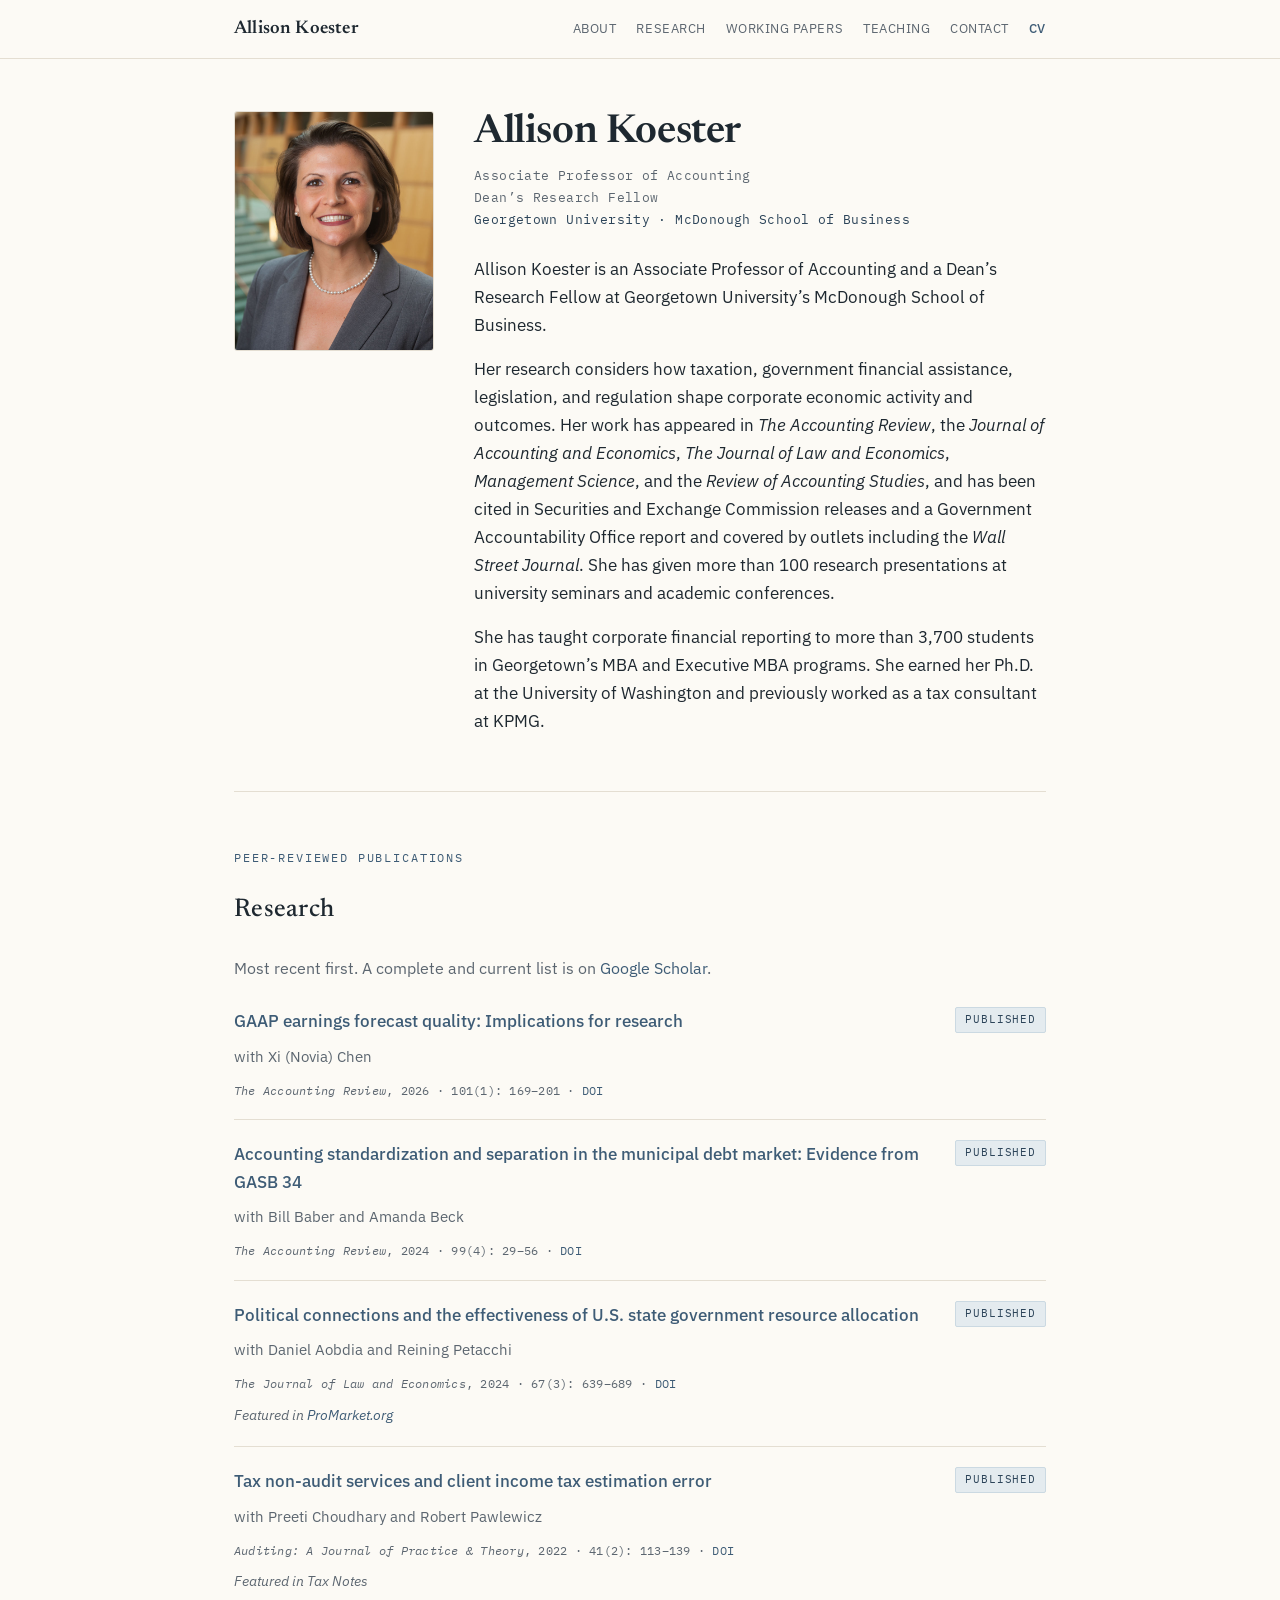
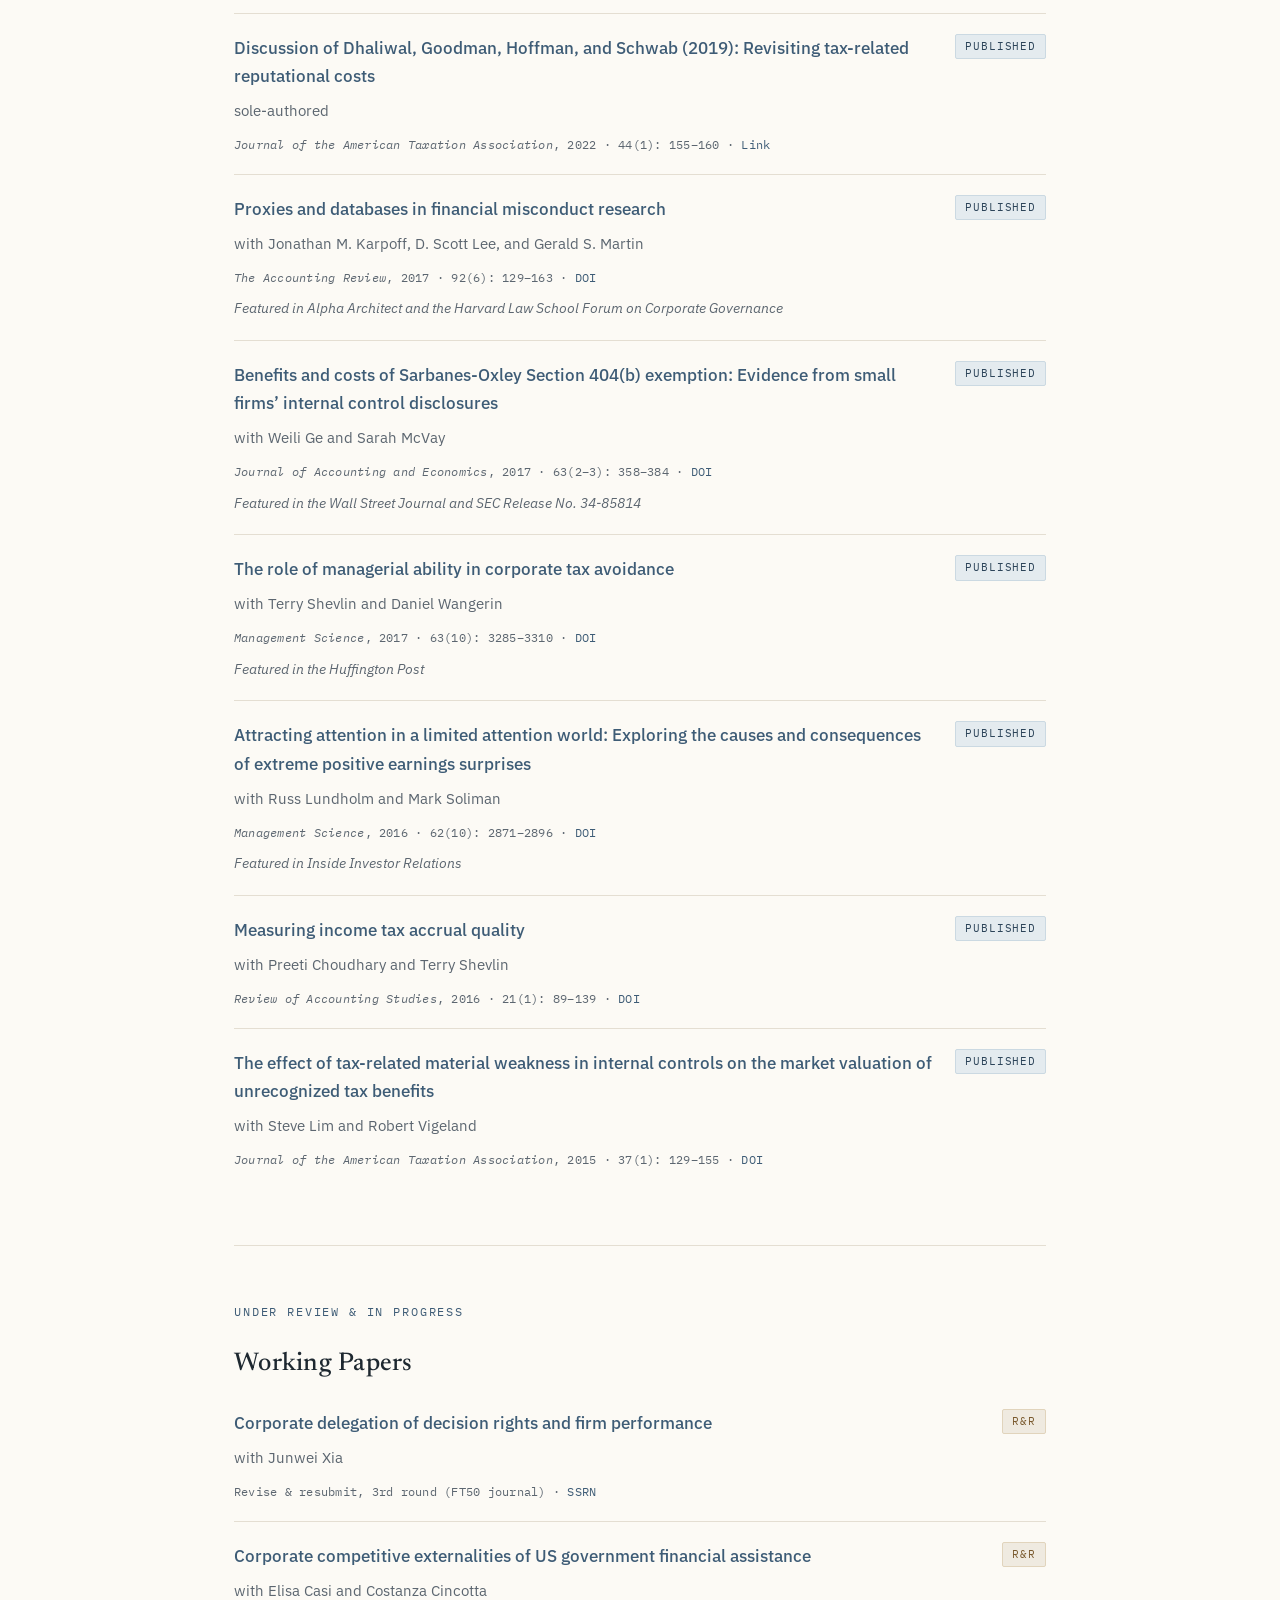
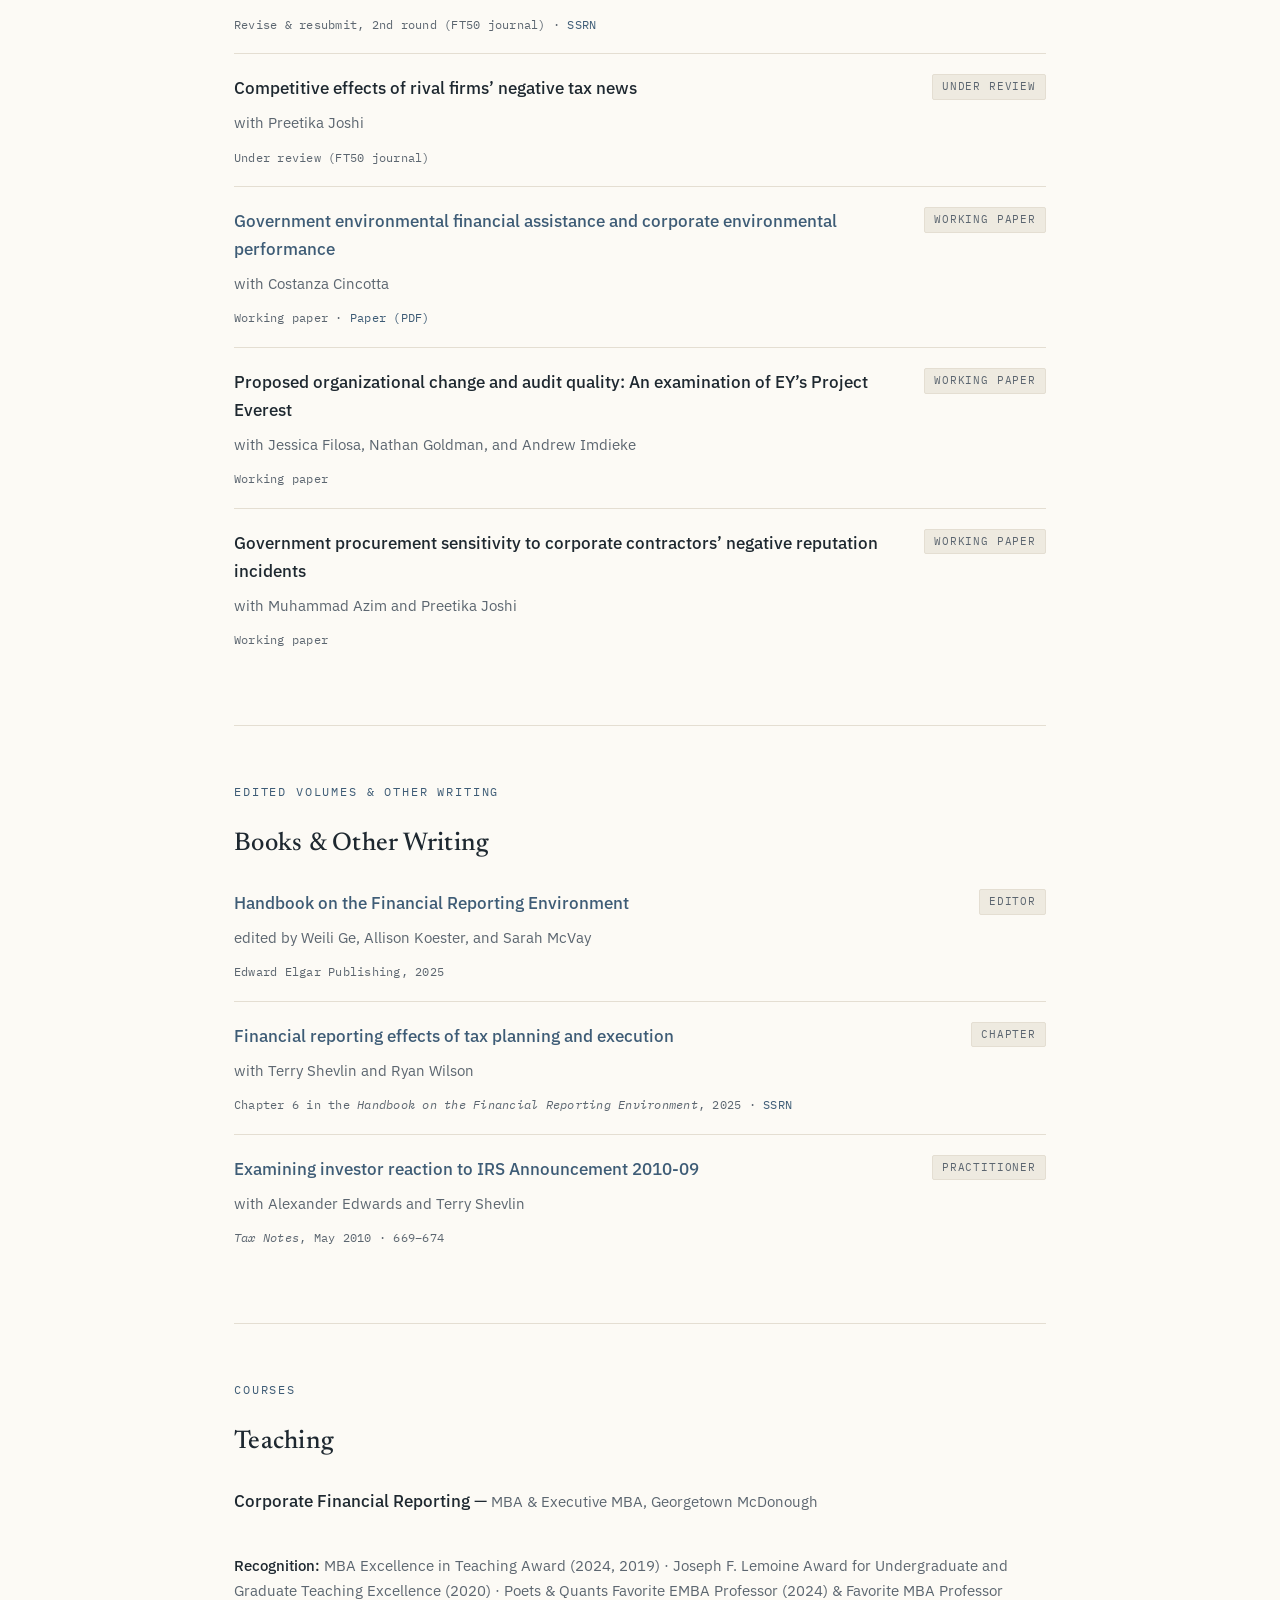
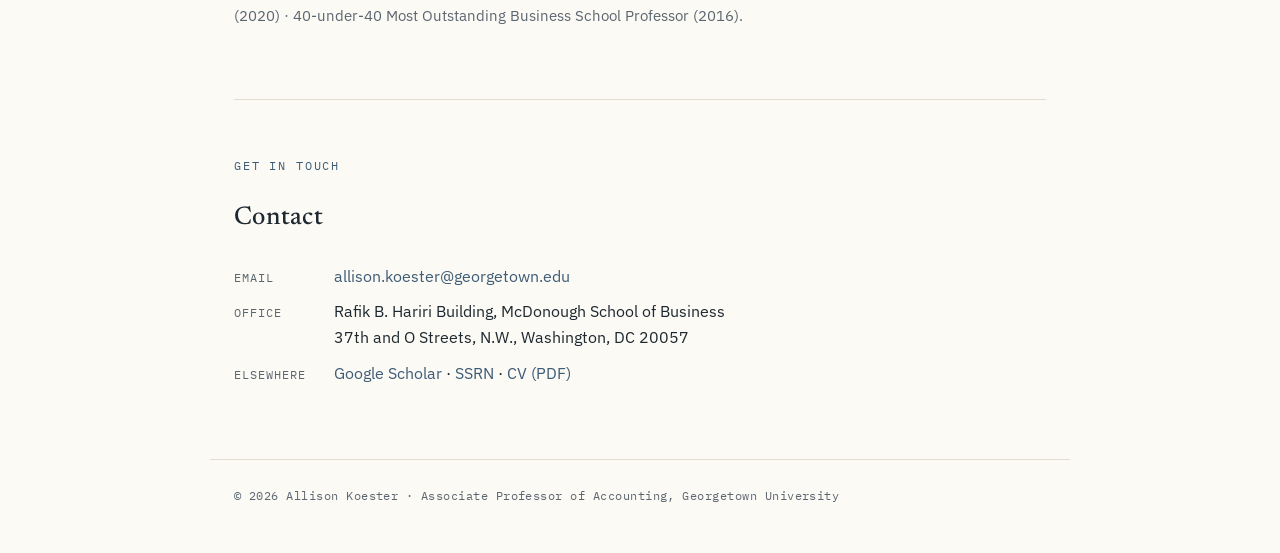
==== index.html @ e976e9c4 "Add publications, photo, and CV" ====
<!DOCTYPE html>
<html lang="en">
<head>
<meta charset="UTF-8">
<meta name="viewport" content="width=device-width, initial-scale=1.0">
<meta name="description" content="Allison Koester — Associate Professor of Accounting and Dean's Research Fellow at Georgetown University's McDonough School of Business. Research on how taxation, government financial assistance, legislation, and regulation shape corporate outcomes.">
<title>Allison Koester</title>
<link rel="preconnect" href="https://fonts.googleapis.com">
<link rel="preconnect" href="https://fonts.gstatic.com" crossorigin>
<link href="https://fonts.googleapis.com/css2?family=Newsreader:ital,opsz,wght@0,6..72,400;0,6..72,500;0,6..72,600;1,6..72,400&family=IBM+Plex+Sans:wght@400;500;600&family=IBM+Plex+Mono:wght@400;500&display=swap" rel="stylesheet">
<style>
  :root{
    --paper:#FCFAF5;
    --paper-2:#F6F2E9;
    --ink:#1E2830;
    --ink-soft:#5C6670;
    --accent:#3E5C76;
    --accent-deep:#2C4459;
    --rule:#E4DED2;
    --tag-bg:#EEEAE0;
    --maxw:860px;
  }
  *{box-sizing:border-box;}
  html{scroll-behavior:smooth;}
  @media (prefers-reduced-motion: reduce){ html{scroll-behavior:auto;} }
  body{
    margin:0;
    background:var(--paper);
    color:var(--ink);
    font-family:"IBM Plex Sans",system-ui,sans-serif;
    font-size:17px;
    line-height:1.65;
    -webkit-font-smoothing:antialiased;
  }
  a{color:var(--accent);text-decoration:none;}
  a:hover{color:var(--accent-deep);text-decoration:underline;text-underline-offset:2px;}
  a:focus-visible{outline:2px solid var(--accent);outline-offset:2px;border-radius:2px;}

  /* ---------- nav ---------- */
  header.nav{
    position:sticky;top:0;z-index:20;
    background:color-mix(in srgb, var(--paper) 92%, transparent);
    backdrop-filter:blur(6px);
    border-bottom:1px solid var(--rule);
  }
  .nav-inner{
    max-width:var(--maxw);margin:0 auto;padding:14px 24px;
    display:flex;align-items:baseline;justify-content:space-between;gap:18px;flex-wrap:wrap;
  }
  .brand{
    font-family:"Newsreader",serif;font-weight:600;font-size:1.15rem;letter-spacing:.01em;
    color:var(--ink);white-space:nowrap;
  }
  .brand:hover{text-decoration:none;color:var(--ink);}
  .nav-links{display:flex;gap:20px;flex-wrap:wrap;align-items:baseline;}
  .nav-links a{
    font-size:.82rem;letter-spacing:.04em;text-transform:uppercase;color:var(--ink-soft);
  }
  .nav-links a:hover{color:var(--accent-deep);text-decoration:none;}
  .nav-links a.cv{color:var(--accent);font-weight:500;}

  /* ---------- layout ---------- */
  main{max-width:var(--maxw);margin:0 auto;padding:0 24px;}
  section{padding:56px 0;border-bottom:1px solid var(--rule);}
  section:last-of-type{border-bottom:none;}
  .eyebrow{
    font-family:"IBM Plex Mono",monospace;font-size:.72rem;letter-spacing:.16em;
    text-transform:uppercase;color:var(--accent);margin:0 0 22px;
  }
  h2{
    font-family:"Newsreader",serif;font-weight:500;font-size:1.6rem;
    margin:0 0 24px;letter-spacing:.01em;
  }

  /* ---------- hero / about ---------- */
  .hero{padding-top:52px;display:grid;grid-template-columns:200px 1fr;gap:40px;align-items:start;}
  .portrait{
    width:200px;height:240px;border-radius:3px;overflow:hidden;
    background:linear-gradient(160deg,var(--paper-2),#EAE4D7);
    border:1px solid var(--rule);
    display:flex;align-items:center;justify-content:center;
    font-family:"Newsreader",serif;font-size:2.6rem;color:#B7AE9C;
  }
  .portrait img{width:100%;height:100%;object-fit:cover;display:block;}
  .hero h1{
    font-family:"Newsreader",serif;font-weight:600;font-size:2.5rem;line-height:1.1;
    margin:0 0 10px;letter-spacing:-.01em;
  }
  .role{
    font-family:"IBM Plex Mono",monospace;font-size:.8rem;line-height:1.7;letter-spacing:.03em;
    color:var(--ink-soft);margin:0 0 24px;
  }
  .role .inst{color:var(--accent-deep);}
  .bio p{margin:0 0 16px;}
  .bio p:last-child{margin-bottom:0;}

  /* ---------- paper ledger ---------- */
  .paper{
    padding:20px 0;border-top:1px solid var(--rule);
    display:grid;grid-template-columns:1fr auto;gap:6px 20px;
  }
  .paper:first-of-type{border-top:none;padding-top:0;}
  .paper .title{font-weight:500;grid-column:1;}
  .paper .authors{
    grid-column:1;color:var(--ink-soft);font-size:.95rem;margin-top:2px;
  }
  .paper .meta{
    grid-column:1;font-family:"IBM Plex Mono",monospace;font-size:.78rem;
    color:var(--ink-soft);letter-spacing:.02em;margin-top:6px;line-height:1.5;
  }
  .paper .meta a{font-family:inherit;}
  .paper .feat{
    grid-column:1;font-size:.85rem;font-style:italic;color:var(--ink-soft);margin-top:5px;
  }
  .tag{
    grid-column:2;grid-row:1;align-self:start;justify-self:end;
    font-family:"IBM Plex Mono",monospace;font-size:.66rem;letter-spacing:.08em;
    text-transform:uppercase;padding:3px 9px;border-radius:2px;white-space:nowrap;
    background:var(--tag-bg);color:var(--ink-soft);border:1px solid var(--rule);
  }
  .tag.pub{background:#E4EBEF;color:var(--accent-deep);border-color:#CBD9E2;}
  .tag.rr{background:#EFEAE0;color:#7A5A2E;border-color:#E1D4BC;}
  .section-lead{margin:0 0 26px;color:var(--ink-soft);font-size:.98rem;}
  .section-lead a{white-space:nowrap;}

  /* ---------- teaching ---------- */
  .course{padding:14px 0;border-top:1px solid var(--rule);}
  .course:first-of-type{border-top:none;padding-top:0;}
  .course .cname{font-weight:500;}
  .course .cnote{color:var(--ink-soft);font-size:.95rem;}
  .recognition{margin-top:24px;font-size:.95rem;color:var(--ink-soft);}
  .recognition strong{color:var(--ink);font-weight:500;}

  /* ---------- contact / footer ---------- */
  .contact-grid{display:grid;grid-template-columns:auto 1fr;gap:10px 28px;font-size:.98rem;}
  .contact-grid dt{font-family:"IBM Plex Mono",monospace;font-size:.74rem;letter-spacing:.08em;text-transform:uppercase;color:var(--ink-soft);padding-top:4px;}
  .contact-grid dd{margin:0;}
  footer{
    max-width:var(--maxw);margin:0 auto;padding:26px 24px 48px;
    border-top:1px solid var(--rule);
    font-family:"IBM Plex Mono",monospace;font-size:.74rem;letter-spacing:.04em;
    color:var(--ink-soft);
  }

  @media (max-width:640px){
    .hero{grid-template-columns:1fr;gap:24px;}
    .portrait{width:150px;height:180px;}
    .hero h1{font-size:2rem;}
    .nav-inner{padding:12px 20px;}
    main{padding:0 20px;}
  }
</style>
</head>
<body>

<header class="nav">
  <div class="nav-inner">
    <a href="#top" class="brand">Allison Koester</a>
    <nav class="nav-links" aria-label="Primary">
      <a href="#about">About</a>
      <a href="#research">Research</a>
      <a href="#working">Working Papers</a>
      <a href="#teaching">Teaching</a>
      <a href="#contact">Contact</a>
      <a href="CV.pdf" class="cv">CV</a>
    </nav>
  </div>
</header>

<main id="top">

  <!-- ===================== ABOUT ===================== -->
  <section class="hero" id="about">
    <div class="portrait">
      <img src="photo.jpg" alt="Allison Koester">
    </div>
    <div>
      <h1>Allison Koester</h1>
      <p class="role">
        Associate Professor of Accounting<br>
        Dean&rsquo;s Research Fellow<br>
        <span class="inst">Georgetown University &middot; McDonough School of Business</span>
      </p>
      <div class="bio">
        <p>Allison Koester is an Associate Professor of Accounting and a Dean&rsquo;s Research Fellow at Georgetown University&rsquo;s McDonough School of Business.</p>
        <p>Her research considers how taxation, government financial assistance, legislation, and regulation shape corporate economic activity and outcomes. Her work has appeared in <em>The Accounting Review</em>, the <em>Journal of Accounting and Economics</em>, <em>The Journal of Law and Economics</em>, <em>Management Science</em>, and the <em>Review of Accounting Studies</em>, and has been cited in Securities and Exchange Commission releases and a Government Accountability Office report and covered by outlets including the <em>Wall Street Journal</em>. She has given more than 100 research presentations at university seminars and academic conferences.</p>
        <p>She has taught corporate financial reporting to more than 3,700 students in Georgetown&rsquo;s MBA and Executive MBA programs. She earned her Ph.D. at the University of Washington and previously worked as a tax consultant at KPMG.</p>
      </div>
    </div>
  </section>

  <!-- ===================== RESEARCH / PUBLISHED ===================== -->
  <section id="research">
    <p class="eyebrow">Peer-Reviewed Publications</p>
    <h2>Research</h2>
    <p class="section-lead">Most recent first. A complete and current list is on <a href="https://scholar.google.com/citations?user=suxdrxcAAAAJ&amp;hl=en">Google Scholar</a>.</p>

    <div class="paper">
      <div class="title"><a href="https://doi.org/10.2308/TAR-2021-0646">GAAP earnings forecast quality: Implications for research</a></div>
      <div class="authors">with Xi (Novia) Chen</div>
      <div class="meta"><em>The Accounting Review</em>, 2026 &middot; 101(1): 169&ndash;201 &middot; <a href="https://doi.org/10.2308/TAR-2021-0646">DOI</a></div>
      <span class="tag pub">Published</span>
    </div>

    <div class="paper">
      <div class="title"><a href="https://doi.org/10.2308/TAR-2021-0472">Accounting standardization and separation in the municipal debt market: Evidence from GASB 34</a></div>
      <div class="authors">with Bill Baber and Amanda Beck</div>
      <div class="meta"><em>The Accounting Review</em>, 2024 &middot; 99(4): 29&ndash;56 &middot; <a href="https://doi.org/10.2308/TAR-2021-0472">DOI</a></div>
      <span class="tag pub">Published</span>
    </div>

    <div class="paper">
      <div class="title"><a href="https://doi.org/10.1086/730425">Political connections and the effectiveness of U.S. state government resource allocation</a></div>
      <div class="authors">with Daniel Aobdia and Reining Petacchi</div>
      <div class="meta"><em>The Journal of Law and Economics</em>, 2024 &middot; 67(3): 639&ndash;689 &middot; <a href="https://doi.org/10.1086/730425">DOI</a></div>
      <div class="feat">Featured in <a href="https://promarket.org/who-benefits-when-state-governments-award-incentives-to-politically-connected-companies/">ProMarket.org</a></div>
      <span class="tag pub">Published</span>
    </div>

    <div class="paper">
      <div class="title"><a href="https://doi.org/10.2308/AJPT-2020-071">Tax non-audit services and client income tax estimation error</a></div>
      <div class="authors">with Preeti Choudhary and Robert Pawlewicz</div>
      <div class="meta"><em>Auditing: A Journal of Practice &amp; Theory</em>, 2022 &middot; 41(2): 113&ndash;139 &middot; <a href="https://doi.org/10.2308/AJPT-2020-071">DOI</a></div>
      <div class="feat">Featured in <em>Tax Notes</em></div>
      <span class="tag pub">Published</span>
    </div>

    <div class="paper">
      <div class="title"><a href="https://meridian.allenpress.com/jata/article/44/1/155/479523/Discussion-of-Dhaliwal-Goodman-Hoffman-and-Schwab">Discussion of Dhaliwal, Goodman, Hoffman, and Schwab (2019): Revisiting tax-related reputational costs</a></div>
      <div class="authors">sole-authored</div>
      <div class="meta"><em>Journal of the American Taxation Association</em>, 2022 &middot; 44(1): 155&ndash;160 &middot; <a href="https://meridian.allenpress.com/jata/article/44/1/155/479523/Discussion-of-Dhaliwal-Goodman-Hoffman-and-Schwab">Link</a></div>
      <span class="tag pub">Published</span>
    </div>

    <div class="paper">
      <div class="title"><a href="https://doi.org/10.2308/accr-51766">Proxies and databases in financial misconduct research</a></div>
      <div class="authors">with Jonathan M. Karpoff, D. Scott Lee, and Gerald S. Martin</div>
      <div class="meta"><em>The Accounting Review</em>, 2017 &middot; 92(6): 129&ndash;163 &middot; <a href="https://doi.org/10.2308/accr-51766">DOI</a></div>
      <div class="feat">Featured in <em>Alpha Architect</em> and the <em>Harvard Law School Forum on Corporate Governance</em></div>
      <span class="tag pub">Published</span>
    </div>

    <div class="paper">
      <div class="title"><a href="https://dx.doi.org/10.1016/j.jacceco.2017.01.001">Benefits and costs of Sarbanes-Oxley Section 404(b) exemption: Evidence from small firms&rsquo; internal control disclosures</a></div>
      <div class="authors">with Weili Ge and Sarah McVay</div>
      <div class="meta"><em>Journal of Accounting and Economics</em>, 2017 &middot; 63(2&ndash;3): 358&ndash;384 &middot; <a href="https://dx.doi.org/10.1016/j.jacceco.2017.01.001">DOI</a></div>
      <div class="feat">Featured in the <em>Wall Street Journal</em> and SEC Release No. 34-85814</div>
      <span class="tag pub">Published</span>
    </div>

    <div class="paper">
      <div class="title"><a href="https://doi.org/10.1287/mnsc.2016.2510">The role of managerial ability in corporate tax avoidance</a></div>
      <div class="authors">with Terry Shevlin and Daniel Wangerin</div>
      <div class="meta"><em>Management Science</em>, 2017 &middot; 63(10): 3285&ndash;3310 &middot; <a href="https://doi.org/10.1287/mnsc.2016.2510">DOI</a></div>
      <div class="feat">Featured in the <em>Huffington Post</em></div>
      <span class="tag pub">Published</span>
    </div>

    <div class="paper">
      <div class="title"><a href="http://dx.doi.org/10.1287/mnsc.2015.2286">Attracting attention in a limited attention world: Exploring the causes and consequences of extreme positive earnings surprises</a></div>
      <div class="authors">with Russ Lundholm and Mark Soliman</div>
      <div class="meta"><em>Management Science</em>, 2016 &middot; 62(10): 2871&ndash;2896 &middot; <a href="http://dx.doi.org/10.1287/mnsc.2015.2286">DOI</a></div>
      <div class="feat">Featured in <em>Inside Investor Relations</em></div>
      <span class="tag pub">Published</span>
    </div>

    <div class="paper">
      <div class="title"><a href="https://doi.org/10.1007/s11142-015-9336-9">Measuring income tax accrual quality</a></div>
      <div class="authors">with Preeti Choudhary and Terry Shevlin</div>
      <div class="meta"><em>Review of Accounting Studies</em>, 2016 &middot; 21(1): 89&ndash;139 &middot; <a href="https://doi.org/10.1007/s11142-015-9336-9">DOI</a></div>
      <span class="tag pub">Published</span>
    </div>

    <div class="paper">
      <div class="title"><a href="https://dx.doi.org/10.2308/atax-50952">The effect of tax-related material weakness in internal controls on the market valuation of unrecognized tax benefits</a></div>
      <div class="authors">with Steve Lim and Robert Vigeland</div>
      <div class="meta"><em>Journal of the American Taxation Association</em>, 2015 &middot; 37(1): 129&ndash;155 &middot; <a href="https://dx.doi.org/10.2308/atax-50952">DOI</a></div>
      <span class="tag pub">Published</span>
    </div>
  </section>

  <!-- ===================== WORKING PAPERS ===================== -->
  <section id="working">
    <p class="eyebrow">Under Review &amp; In Progress</p>
    <h2>Working Papers</h2>

    <div class="paper">
      <div class="title"><a href="https://papers.ssrn.com/sol3/papers.cfm?abstract_id=4473848">Corporate delegation of decision rights and firm performance</a></div>
      <div class="authors">with Junwei Xia</div>
      <div class="meta">Revise &amp; resubmit, 3rd round (FT50 journal) &middot; <a href="https://papers.ssrn.com/sol3/papers.cfm?abstract_id=4473848">SSRN</a></div>
      <span class="tag rr">R&amp;R</span>
    </div>

    <div class="paper">
      <div class="title"><a href="https://papers.ssrn.com/abstract=6995458">Corporate competitive externalities of US government financial assistance</a></div>
      <div class="authors">with Elisa Casi and Costanza Cincotta</div>
      <div class="meta">Revise &amp; resubmit, 2nd round (FT50 journal) &middot; <a href="https://papers.ssrn.com/abstract=6995458">SSRN</a></div>
      <span class="tag rr">R&amp;R</span>
    </div>

    <div class="paper">
      <div class="title">Competitive effects of rival firms&rsquo; negative tax news</div>
      <div class="authors">with Preetika Joshi</div>
      <div class="meta">Under review (FT50 journal)</div>
      <span class="tag">Under Review</span>
    </div>

    <div class="paper">
      <div class="title"><a href="https://aaahq.org/portals/0/documents/meetings/2026/ATA/3.02%20-%20Government%20Environmental%20Financial%20Assistance%20and%20Corporate%20Environmental%20Performance.pdf">Government environmental financial assistance and corporate environmental performance</a></div>
      <div class="authors">with Costanza Cincotta</div>
      <div class="meta">Working paper &middot; <a href="https://aaahq.org/portals/0/documents/meetings/2026/ATA/3.02%20-%20Government%20Environmental%20Financial%20Assistance%20and%20Corporate%20Environmental%20Performance.pdf">Paper (PDF)</a></div>
      <span class="tag">Working Paper</span>
    </div>

    <div class="paper">
      <div class="title">Proposed organizational change and audit quality: An examination of EY&rsquo;s Project Everest</div>
      <div class="authors">with Jessica Filosa, Nathan Goldman, and Andrew Imdieke</div>
      <div class="meta">Working paper</div>
      <span class="tag">Working Paper</span>
    </div>

    <div class="paper">
      <div class="title">Government procurement sensitivity to corporate contractors&rsquo; negative reputation incidents</div>
      <div class="authors">with Muhammad Azim and Preetika Joshi</div>
      <div class="meta">Working paper</div>
      <span class="tag">Working Paper</span>
    </div>
  </section>

  <!-- ===================== BOOKS & OTHER WRITING ===================== -->
  <section id="books">
    <p class="eyebrow">Edited Volumes &amp; Other Writing</p>
    <h2>Books &amp; Other Writing</h2>

    <div class="paper">
      <div class="title"><a href="https://www.e-elgar.com/shop/usd/handbook-on-the-financial-reporting-environment-9781800888678.html">Handbook on the Financial Reporting Environment</a></div>
      <div class="authors">edited by Weili Ge, Allison Koester, and Sarah McVay</div>
      <div class="meta">Edward Elgar Publishing, 2025</div>
      <span class="tag">Editor</span>
    </div>

    <div class="paper">
      <div class="title"><a href="https://ssrn.com/abstract=5023922">Financial reporting effects of tax planning and execution</a></div>
      <div class="authors">with Terry Shevlin and Ryan Wilson</div>
      <div class="meta">Chapter 6 in the <em>Handbook on the Financial Reporting Environment</em>, 2025 &middot; <a href="https://ssrn.com/abstract=5023922">SSRN</a></div>
      <span class="tag">Chapter</span>
    </div>

    <div class="paper">
      <div class="title"><a href="https://www.taxnotes.com/tax-notes-transfer-pricing-center/information-reporting/examining-investor-reaction-irs-announcement-2010-09/2010/05/11/jsfb">Examining investor reaction to IRS Announcement 2010-09</a></div>
      <div class="authors">with Alexander Edwards and Terry Shevlin</div>
      <div class="meta"><em>Tax Notes</em>, May 2010 &middot; 669&ndash;674</div>
      <span class="tag">Practitioner</span>
    </div>
  </section>

  <!-- ===================== TEACHING ===================== -->
  <section id="teaching">
    <p class="eyebrow">Courses</p>
    <h2>Teaching</h2>

    <div class="course">
      <span class="cname">Corporate Financial Reporting</span> —
      <span class="cnote">MBA &amp; Executive MBA, Georgetown McDonough</span>
    </div>
    <!-- Add more courses by copying the block above. -->

    <p class="recognition">
      <strong>Recognition:</strong> MBA Excellence in Teaching Award (2024, 2019) &middot;
      Joseph F. Lemoine Award for Undergraduate and Graduate Teaching Excellence (2020) &middot;
      Poets &amp; Quants Favorite EMBA Professor (2024) &amp; Favorite MBA Professor (2020) &middot;
      40-under-40 Most Outstanding Business School Professor (2016).
    </p>
  </section>

  <!-- ===================== CONTACT ===================== -->
  <section id="contact">
    <p class="eyebrow">Get in touch</p>
    <h2>Contact</h2>
    <dl class="contact-grid">
      <dt>Email</dt><dd><a href="mailto:allison.koester@georgetown.edu">allison.koester@georgetown.edu</a></dd>
      <dt>Office</dt><dd>Rafik B. Hariri Building, McDonough School of Business<br>37th and O Streets, N.W., Washington, DC 20057</dd>
      <dt>Elsewhere</dt><dd><a href="https://scholar.google.com/citations?user=suxdrxcAAAAJ&amp;hl=en">Google Scholar</a> &middot; <a href="#">SSRN</a> &middot; <a href="CV.pdf">CV (PDF)</a></dd>
    </dl>
  </section>

</main>

<footer>
  © 2026 Allison Koester &middot; Associate Professor of Accounting, Georgetown University
</footer>

</body>
</html>
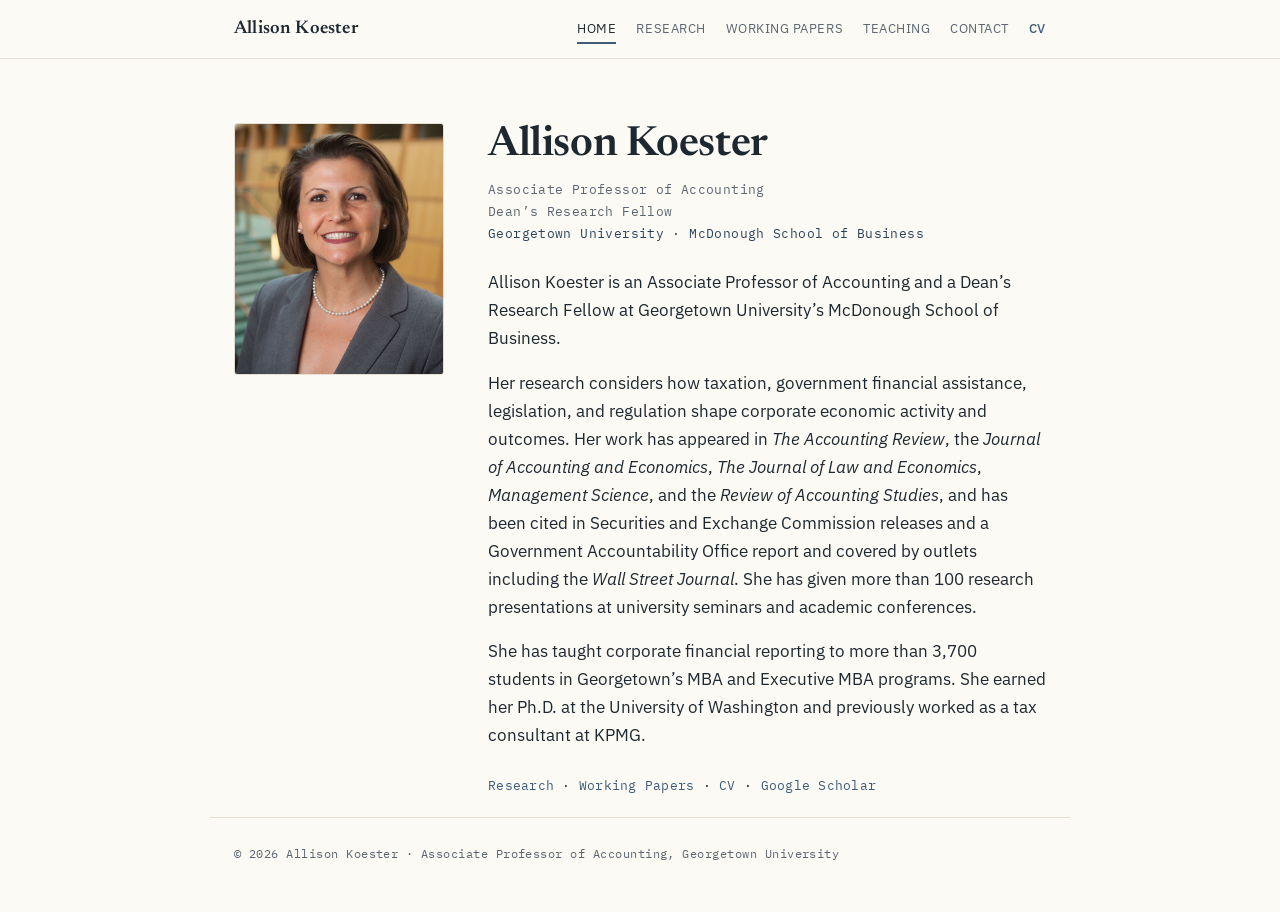
==== commit 76896aac: "Add hidden Key empirical finding toggle to each paper" ====
--- a/index.html
+++ b/index.html
@@ -3,174 +3,30 @@
 <head>
 <meta charset="UTF-8">
 <meta name="viewport" content="width=device-width, initial-scale=1.0">
-<meta name="description" content="Allison Koester — Associate Professor of Accounting and Dean's Research Fellow at Georgetown University's McDonough School of Business. Research on how taxation, government financial assistance, legislation, and regulation shape corporate outcomes.">
+<meta name="description" content="Allison Koester — Associate Professor of Accounting and Dean's Research Fellow at Georgetown University's McDonough School of Business.">
 <title>Allison Koester</title>
 <link rel="preconnect" href="https://fonts.googleapis.com">
 <link rel="preconnect" href="https://fonts.gstatic.com" crossorigin>
 <link href="https://fonts.googleapis.com/css2?family=Newsreader:ital,opsz,wght@0,6..72,400;0,6..72,500;0,6..72,600;1,6..72,400&family=IBM+Plex+Sans:wght@400;500;600&family=IBM+Plex+Mono:wght@400;500&display=swap" rel="stylesheet">
-<style>
-  :root{
-    --paper:#FCFAF5;
-    --paper-2:#F6F2E9;
-    --ink:#1E2830;
-    --ink-soft:#5C6670;
-    --accent:#3E5C76;
-    --accent-deep:#2C4459;
-    --rule:#E4DED2;
-    --tag-bg:#EEEAE0;
-    --maxw:860px;
-  }
-  *{box-sizing:border-box;}
-  html{scroll-behavior:smooth;}
-  @media (prefers-reduced-motion: reduce){ html{scroll-behavior:auto;} }
-  body{
-    margin:0;
-    background:var(--paper);
-    color:var(--ink);
-    font-family:"IBM Plex Sans",system-ui,sans-serif;
-    font-size:17px;
-    line-height:1.65;
-    -webkit-font-smoothing:antialiased;
-  }
-  a{color:var(--accent);text-decoration:none;}
-  a:hover{color:var(--accent-deep);text-decoration:underline;text-underline-offset:2px;}
-  a:focus-visible{outline:2px solid var(--accent);outline-offset:2px;border-radius:2px;}
-
-  /* ---------- nav ---------- */
-  header.nav{
-    position:sticky;top:0;z-index:20;
-    background:color-mix(in srgb, var(--paper) 92%, transparent);
-    backdrop-filter:blur(6px);
-    border-bottom:1px solid var(--rule);
-  }
-  .nav-inner{
-    max-width:var(--maxw);margin:0 auto;padding:14px 24px;
-    display:flex;align-items:baseline;justify-content:space-between;gap:18px;flex-wrap:wrap;
-  }
-  .brand{
-    font-family:"Newsreader",serif;font-weight:600;font-size:1.15rem;letter-spacing:.01em;
-    color:var(--ink);white-space:nowrap;
-  }
-  .brand:hover{text-decoration:none;color:var(--ink);}
-  .nav-links{display:flex;gap:20px;flex-wrap:wrap;align-items:baseline;}
-  .nav-links a{
-    font-size:.82rem;letter-spacing:.04em;text-transform:uppercase;color:var(--ink-soft);
-  }
-  .nav-links a:hover{color:var(--accent-deep);text-decoration:none;}
-  .nav-links a.cv{color:var(--accent);font-weight:500;}
-
-  /* ---------- layout ---------- */
-  main{max-width:var(--maxw);margin:0 auto;padding:0 24px;}
-  section{padding:56px 0;border-bottom:1px solid var(--rule);}
-  section:last-of-type{border-bottom:none;}
-  .eyebrow{
-    font-family:"IBM Plex Mono",monospace;font-size:.72rem;letter-spacing:.16em;
-    text-transform:uppercase;color:var(--accent);margin:0 0 22px;
-  }
-  h2{
-    font-family:"Newsreader",serif;font-weight:500;font-size:1.6rem;
-    margin:0 0 24px;letter-spacing:.01em;
-  }
-
-  /* ---------- hero / about ---------- */
-  .hero{padding-top:52px;display:grid;grid-template-columns:200px 1fr;gap:40px;align-items:start;}
-  .portrait{
-    width:200px;height:240px;border-radius:3px;overflow:hidden;
-    background:linear-gradient(160deg,var(--paper-2),#EAE4D7);
-    border:1px solid var(--rule);
-    display:flex;align-items:center;justify-content:center;
-    font-family:"Newsreader",serif;font-size:2.6rem;color:#B7AE9C;
-  }
-  .portrait img{width:100%;height:100%;object-fit:cover;display:block;}
-  .hero h1{
-    font-family:"Newsreader",serif;font-weight:600;font-size:2.5rem;line-height:1.1;
-    margin:0 0 10px;letter-spacing:-.01em;
-  }
-  .role{
-    font-family:"IBM Plex Mono",monospace;font-size:.8rem;line-height:1.7;letter-spacing:.03em;
-    color:var(--ink-soft);margin:0 0 24px;
-  }
-  .role .inst{color:var(--accent-deep);}
-  .bio p{margin:0 0 16px;}
-  .bio p:last-child{margin-bottom:0;}
-
-  /* ---------- paper ledger ---------- */
-  .paper{
-    padding:20px 0;border-top:1px solid var(--rule);
-    display:grid;grid-template-columns:1fr auto;gap:6px 20px;
-  }
-  .paper:first-of-type{border-top:none;padding-top:0;}
-  .paper .title{font-weight:500;grid-column:1;}
-  .paper .authors{
-    grid-column:1;color:var(--ink-soft);font-size:.95rem;margin-top:2px;
-  }
-  .paper .meta{
-    grid-column:1;font-family:"IBM Plex Mono",monospace;font-size:.78rem;
-    color:var(--ink-soft);letter-spacing:.02em;margin-top:6px;line-height:1.5;
-  }
-  .paper .meta a{font-family:inherit;}
-  .paper .feat{
-    grid-column:1;font-size:.85rem;font-style:italic;color:var(--ink-soft);margin-top:5px;
-  }
-  .tag{
-    grid-column:2;grid-row:1;align-self:start;justify-self:end;
-    font-family:"IBM Plex Mono",monospace;font-size:.66rem;letter-spacing:.08em;
-    text-transform:uppercase;padding:3px 9px;border-radius:2px;white-space:nowrap;
-    background:var(--tag-bg);color:var(--ink-soft);border:1px solid var(--rule);
-  }
-  .tag.pub{background:#E4EBEF;color:var(--accent-deep);border-color:#CBD9E2;}
-  .tag.rr{background:#EFEAE0;color:#7A5A2E;border-color:#E1D4BC;}
-  .section-lead{margin:0 0 26px;color:var(--ink-soft);font-size:.98rem;}
-  .section-lead a{white-space:nowrap;}
-
-  /* ---------- teaching ---------- */
-  .course{padding:14px 0;border-top:1px solid var(--rule);}
-  .course:first-of-type{border-top:none;padding-top:0;}
-  .course .cname{font-weight:500;}
-  .course .cnote{color:var(--ink-soft);font-size:.95rem;}
-  .recognition{margin-top:24px;font-size:.95rem;color:var(--ink-soft);}
-  .recognition strong{color:var(--ink);font-weight:500;}
-
-  /* ---------- contact / footer ---------- */
-  .contact-grid{display:grid;grid-template-columns:auto 1fr;gap:10px 28px;font-size:.98rem;}
-  .contact-grid dt{font-family:"IBM Plex Mono",monospace;font-size:.74rem;letter-spacing:.08em;text-transform:uppercase;color:var(--ink-soft);padding-top:4px;}
-  .contact-grid dd{margin:0;}
-  footer{
-    max-width:var(--maxw);margin:0 auto;padding:26px 24px 48px;
-    border-top:1px solid var(--rule);
-    font-family:"IBM Plex Mono",monospace;font-size:.74rem;letter-spacing:.04em;
-    color:var(--ink-soft);
-  }
-
-  @media (max-width:640px){
-    .hero{grid-template-columns:1fr;gap:24px;}
-    .portrait{width:150px;height:180px;}
-    .hero h1{font-size:2rem;}
-    .nav-inner{padding:12px 20px;}
-    main{padding:0 20px;}
-  }
-</style>
+<link rel="stylesheet" href="styles.css">
 </head>
 <body>
-
 <header class="nav">
   <div class="nav-inner">
-    <a href="#top" class="brand">Allison Koester</a>
+    <a href="index.html" class="brand">Allison Koester</a>
     <nav class="nav-links" aria-label="Primary">
-      <a href="#about">About</a>
-      <a href="#research">Research</a>
-      <a href="#working">Working Papers</a>
-      <a href="#teaching">Teaching</a>
-      <a href="#contact">Contact</a>
+      <a href="index.html" class="active">Home</a>
+      <a href="research.html">Research</a>
+      <a href="working-papers.html">Working Papers</a>
+      <a href="teaching.html">Teaching</a>
+      <a href="contact.html">Contact</a>
       <a href="CV.pdf" class="cv">CV</a>
     </nav>
   </div>
 </header>
 
-<main id="top">
-
-  <!-- ===================== ABOUT ===================== -->
-  <section class="hero" id="about">
+<main>
+  <section class="hero">
     <div class="portrait">
       <img src="photo.jpg" alt="Allison Koester">
     </div>
@@ -186,209 +42,18 @@
         <p>Her research considers how taxation, government financial assistance, legislation, and regulation shape corporate economic activity and outcomes. Her work has appeared in <em>The Accounting Review</em>, the <em>Journal of Accounting and Economics</em>, <em>The Journal of Law and Economics</em>, <em>Management Science</em>, and the <em>Review of Accounting Studies</em>, and has been cited in Securities and Exchange Commission releases and a Government Accountability Office report and covered by outlets including the <em>Wall Street Journal</em>. She has given more than 100 research presentations at university seminars and academic conferences.</p>
         <p>She has taught corporate financial reporting to more than 3,700 students in Georgetown&rsquo;s MBA and Executive MBA programs. She earned her Ph.D. at the University of Washington and previously worked as a tax consultant at KPMG.</p>
       </div>
+      <p class="quicklinks">
+        <a href="research.html">Research</a> &middot;
+        <a href="working-papers.html">Working Papers</a> &middot;
+        <a href="CV.pdf">CV</a> &middot;
+        <a href="https://scholar.google.com/citations?user=suxdrxcAAAAJ&amp;hl=en">Google Scholar</a>
+      </p>
     </div>
   </section>
-
-  <!-- ===================== RESEARCH / PUBLISHED ===================== -->
-  <section id="research">
-    <p class="eyebrow">Peer-Reviewed Publications</p>
-    <h2>Research</h2>
-    <p class="section-lead">Most recent first. A complete and current list is on <a href="https://scholar.google.com/citations?user=suxdrxcAAAAJ&amp;hl=en">Google Scholar</a>.</p>
-
-    <div class="paper">
-      <div class="title"><a href="https://doi.org/10.2308/TAR-2021-0646">GAAP earnings forecast quality: Implications for research</a></div>
-      <div class="authors">with Xi (Novia) Chen</div>
-      <div class="meta"><em>The Accounting Review</em>, 2026 &middot; 101(1): 169&ndash;201 &middot; <a href="https://doi.org/10.2308/TAR-2021-0646">DOI</a></div>
-      <span class="tag pub">Published</span>
-    </div>
-
-    <div class="paper">
-      <div class="title"><a href="https://doi.org/10.2308/TAR-2021-0472">Accounting standardization and separation in the municipal debt market: Evidence from GASB 34</a></div>
-      <div class="authors">with Bill Baber and Amanda Beck</div>
-      <div class="meta"><em>The Accounting Review</em>, 2024 &middot; 99(4): 29&ndash;56 &middot; <a href="https://doi.org/10.2308/TAR-2021-0472">DOI</a></div>
-      <span class="tag pub">Published</span>
-    </div>
-
-    <div class="paper">
-      <div class="title"><a href="https://doi.org/10.1086/730425">Political connections and the effectiveness of U.S. state government resource allocation</a></div>
-      <div class="authors">with Daniel Aobdia and Reining Petacchi</div>
-      <div class="meta"><em>The Journal of Law and Economics</em>, 2024 &middot; 67(3): 639&ndash;689 &middot; <a href="https://doi.org/10.1086/730425">DOI</a></div>
-      <div class="feat">Featured in <a href="https://promarket.org/who-benefits-when-state-governments-award-incentives-to-politically-connected-companies/">ProMarket.org</a></div>
-      <span class="tag pub">Published</span>
-    </div>
-
-    <div class="paper">
-      <div class="title"><a href="https://doi.org/10.2308/AJPT-2020-071">Tax non-audit services and client income tax estimation error</a></div>
-      <div class="authors">with Preeti Choudhary and Robert Pawlewicz</div>
-      <div class="meta"><em>Auditing: A Journal of Practice &amp; Theory</em>, 2022 &middot; 41(2): 113&ndash;139 &middot; <a href="https://doi.org/10.2308/AJPT-2020-071">DOI</a></div>
-      <div class="feat">Featured in <em>Tax Notes</em></div>
-      <span class="tag pub">Published</span>
-    </div>
-
-    <div class="paper">
-      <div class="title"><a href="https://meridian.allenpress.com/jata/article/44/1/155/479523/Discussion-of-Dhaliwal-Goodman-Hoffman-and-Schwab">Discussion of Dhaliwal, Goodman, Hoffman, and Schwab (2019): Revisiting tax-related reputational costs</a></div>
-      <div class="authors">sole-authored</div>
-      <div class="meta"><em>Journal of the American Taxation Association</em>, 2022 &middot; 44(1): 155&ndash;160 &middot; <a href="https://meridian.allenpress.com/jata/article/44/1/155/479523/Discussion-of-Dhaliwal-Goodman-Hoffman-and-Schwab">Link</a></div>
-      <span class="tag pub">Published</span>
-    </div>
-
-    <div class="paper">
-      <div class="title"><a href="https://doi.org/10.2308/accr-51766">Proxies and databases in financial misconduct research</a></div>
-      <div class="authors">with Jonathan M. Karpoff, D. Scott Lee, and Gerald S. Martin</div>
-      <div class="meta"><em>The Accounting Review</em>, 2017 &middot; 92(6): 129&ndash;163 &middot; <a href="https://doi.org/10.2308/accr-51766">DOI</a></div>
-      <div class="feat">Featured in <em>Alpha Architect</em> and the <em>Harvard Law School Forum on Corporate Governance</em></div>
-      <span class="tag pub">Published</span>
-    </div>
-
-    <div class="paper">
-      <div class="title"><a href="https://dx.doi.org/10.1016/j.jacceco.2017.01.001">Benefits and costs of Sarbanes-Oxley Section 404(b) exemption: Evidence from small firms&rsquo; internal control disclosures</a></div>
-      <div class="authors">with Weili Ge and Sarah McVay</div>
-      <div class="meta"><em>Journal of Accounting and Economics</em>, 2017 &middot; 63(2&ndash;3): 358&ndash;384 &middot; <a href="https://dx.doi.org/10.1016/j.jacceco.2017.01.001">DOI</a></div>
-      <div class="feat">Featured in the <em>Wall Street Journal</em> and SEC Release No. 34-85814</div>
-      <span class="tag pub">Published</span>
-    </div>
-
-    <div class="paper">
-      <div class="title"><a href="https://doi.org/10.1287/mnsc.2016.2510">The role of managerial ability in corporate tax avoidance</a></div>
-      <div class="authors">with Terry Shevlin and Daniel Wangerin</div>
-      <div class="meta"><em>Management Science</em>, 2017 &middot; 63(10): 3285&ndash;3310 &middot; <a href="https://doi.org/10.1287/mnsc.2016.2510">DOI</a></div>
-      <div class="feat">Featured in the <em>Huffington Post</em></div>
-      <span class="tag pub">Published</span>
-    </div>
-
-    <div class="paper">
-      <div class="title"><a href="http://dx.doi.org/10.1287/mnsc.2015.2286">Attracting attention in a limited attention world: Exploring the causes and consequences of extreme positive earnings surprises</a></div>
-      <div class="authors">with Russ Lundholm and Mark Soliman</div>
-      <div class="meta"><em>Management Science</em>, 2016 &middot; 62(10): 2871&ndash;2896 &middot; <a href="http://dx.doi.org/10.1287/mnsc.2015.2286">DOI</a></div>
-      <div class="feat">Featured in <em>Inside Investor Relations</em></div>
-      <span class="tag pub">Published</span>
-    </div>
-
-    <div class="paper">
-      <div class="title"><a href="https://doi.org/10.1007/s11142-015-9336-9">Measuring income tax accrual quality</a></div>
-      <div class="authors">with Preeti Choudhary and Terry Shevlin</div>
-      <div class="meta"><em>Review of Accounting Studies</em>, 2016 &middot; 21(1): 89&ndash;139 &middot; <a href="https://doi.org/10.1007/s11142-015-9336-9">DOI</a></div>
-      <span class="tag pub">Published</span>
-    </div>
-
-    <div class="paper">
-      <div class="title"><a href="https://dx.doi.org/10.2308/atax-50952">The effect of tax-related material weakness in internal controls on the market valuation of unrecognized tax benefits</a></div>
-      <div class="authors">with Steve Lim and Robert Vigeland</div>
-      <div class="meta"><em>Journal of the American Taxation Association</em>, 2015 &middot; 37(1): 129&ndash;155 &middot; <a href="https://dx.doi.org/10.2308/atax-50952">DOI</a></div>
-      <span class="tag pub">Published</span>
-    </div>
-  </section>
-
-  <!-- ===================== WORKING PAPERS ===================== -->
-  <section id="working">
-    <p class="eyebrow">Under Review &amp; In Progress</p>
-    <h2>Working Papers</h2>
-
-    <div class="paper">
-      <div class="title"><a href="https://papers.ssrn.com/sol3/papers.cfm?abstract_id=4473848">Corporate delegation of decision rights and firm performance</a></div>
-      <div class="authors">with Junwei Xia</div>
-      <div class="meta">Revise &amp; resubmit, 3rd round (FT50 journal) &middot; <a href="https://papers.ssrn.com/sol3/papers.cfm?abstract_id=4473848">SSRN</a></div>
-      <span class="tag rr">R&amp;R</span>
-    </div>
-
-    <div class="paper">
-      <div class="title"><a href="https://papers.ssrn.com/abstract=6995458">Corporate competitive externalities of US government financial assistance</a></div>
-      <div class="authors">with Elisa Casi and Costanza Cincotta</div>
-      <div class="meta">Revise &amp; resubmit, 2nd round (FT50 journal) &middot; <a href="https://papers.ssrn.com/abstract=6995458">SSRN</a></div>
-      <span class="tag rr">R&amp;R</span>
-    </div>
-
-    <div class="paper">
-      <div class="title">Competitive effects of rival firms&rsquo; negative tax news</div>
-      <div class="authors">with Preetika Joshi</div>
-      <div class="meta">Under review (FT50 journal)</div>
-      <span class="tag">Under Review</span>
-    </div>
-
-    <div class="paper">
-      <div class="title"><a href="https://aaahq.org/portals/0/documents/meetings/2026/ATA/3.02%20-%20Government%20Environmental%20Financial%20Assistance%20and%20Corporate%20Environmental%20Performance.pdf">Government environmental financial assistance and corporate environmental performance</a></div>
-      <div class="authors">with Costanza Cincotta</div>
-      <div class="meta">Working paper &middot; <a href="https://aaahq.org/portals/0/documents/meetings/2026/ATA/3.02%20-%20Government%20Environmental%20Financial%20Assistance%20and%20Corporate%20Environmental%20Performance.pdf">Paper (PDF)</a></div>
-      <span class="tag">Working Paper</span>
-    </div>
-
-    <div class="paper">
-      <div class="title">Proposed organizational change and audit quality: An examination of EY&rsquo;s Project Everest</div>
-      <div class="authors">with Jessica Filosa, Nathan Goldman, and Andrew Imdieke</div>
-      <div class="meta">Working paper</div>
-      <span class="tag">Working Paper</span>
-    </div>
-
-    <div class="paper">
-      <div class="title">Government procurement sensitivity to corporate contractors&rsquo; negative reputation incidents</div>
-      <div class="authors">with Muhammad Azim and Preetika Joshi</div>
-      <div class="meta">Working paper</div>
-      <span class="tag">Working Paper</span>
-    </div>
-  </section>
-
-  <!-- ===================== BOOKS & OTHER WRITING ===================== -->
-  <section id="books">
-    <p class="eyebrow">Edited Volumes &amp; Other Writing</p>
-    <h2>Books &amp; Other Writing</h2>
-
-    <div class="paper">
-      <div class="title"><a href="https://www.e-elgar.com/shop/usd/handbook-on-the-financial-reporting-environment-9781800888678.html">Handbook on the Financial Reporting Environment</a></div>
-      <div class="authors">edited by Weili Ge, Allison Koester, and Sarah McVay</div>
-      <div class="meta">Edward Elgar Publishing, 2025</div>
-      <span class="tag">Editor</span>
-    </div>
-
-    <div class="paper">
-      <div class="title"><a href="https://ssrn.com/abstract=5023922">Financial reporting effects of tax planning and execution</a></div>
-      <div class="authors">with Terry Shevlin and Ryan Wilson</div>
-      <div class="meta">Chapter 6 in the <em>Handbook on the Financial Reporting Environment</em>, 2025 &middot; <a href="https://ssrn.com/abstract=5023922">SSRN</a></div>
-      <span class="tag">Chapter</span>
-    </div>
-
-    <div class="paper">
-      <div class="title"><a href="https://www.taxnotes.com/tax-notes-transfer-pricing-center/information-reporting/examining-investor-reaction-irs-announcement-2010-09/2010/05/11/jsfb">Examining investor reaction to IRS Announcement 2010-09</a></div>
-      <div class="authors">with Alexander Edwards and Terry Shevlin</div>
-      <div class="meta"><em>Tax Notes</em>, May 2010 &middot; 669&ndash;674</div>
-      <span class="tag">Practitioner</span>
-    </div>
-  </section>
-
-  <!-- ===================== TEACHING ===================== -->
-  <section id="teaching">
-    <p class="eyebrow">Courses</p>
-    <h2>Teaching</h2>
-
-    <div class="course">
-      <span class="cname">Corporate Financial Reporting</span> —
-      <span class="cnote">MBA &amp; Executive MBA, Georgetown McDonough</span>
-    </div>
-    <!-- Add more courses by copying the block above. -->
-
-    <p class="recognition">
-      <strong>Recognition:</strong> MBA Excellence in Teaching Award (2024, 2019) &middot;
-      Joseph F. Lemoine Award for Undergraduate and Graduate Teaching Excellence (2020) &middot;
-      Poets &amp; Quants Favorite EMBA Professor (2024) &amp; Favorite MBA Professor (2020) &middot;
-      40-under-40 Most Outstanding Business School Professor (2016).
-    </p>
-  </section>
-
-  <!-- ===================== CONTACT ===================== -->
-  <section id="contact">
-    <p class="eyebrow">Get in touch</p>
-    <h2>Contact</h2>
-    <dl class="contact-grid">
-      <dt>Email</dt><dd><a href="mailto:allison.koester@georgetown.edu">allison.koester@georgetown.edu</a></dd>
-      <dt>Office</dt><dd>Rafik B. Hariri Building, McDonough School of Business<br>37th and O Streets, N.W., Washington, DC 20057</dd>
-      <dt>Elsewhere</dt><dd><a href="https://scholar.google.com/citations?user=suxdrxcAAAAJ&amp;hl=en">Google Scholar</a> &middot; <a href="#">SSRN</a> &middot; <a href="CV.pdf">CV (PDF)</a></dd>
-    </dl>
-  </section>
-
 </main>
 
 <footer>
   © 2026 Allison Koester &middot; Associate Professor of Accounting, Georgetown University
 </footer>
-
 </body>
 </html>
--- a/styles.css
+++ b/styles.css
@@ -0,0 +1,174 @@
+:root{
+  --paper:#FCFAF5;
+  --paper-2:#F6F2E9;
+  --ink:#1E2830;
+  --ink-soft:#5C6670;
+  --accent:#3E5C76;
+  --accent-deep:#2C4459;
+  --rule:#E4DED2;
+  --tag-bg:#EEEAE0;
+  --maxw:860px;
+}
+*{box-sizing:border-box;}
+html{scroll-behavior:smooth;}
+@media (prefers-reduced-motion: reduce){ html{scroll-behavior:auto;} }
+body{
+  margin:0;
+  background:var(--paper);
+  color:var(--ink);
+  font-family:"IBM Plex Sans",system-ui,sans-serif;
+  font-size:17px;
+  line-height:1.65;
+  -webkit-font-smoothing:antialiased;
+}
+a{color:var(--accent);text-decoration:none;}
+a:hover{color:var(--accent-deep);text-decoration:underline;text-underline-offset:2px;}
+a:focus-visible{outline:2px solid var(--accent);outline-offset:2px;border-radius:2px;}
+
+/* ---------- nav ---------- */
+header.nav{
+  position:sticky;top:0;z-index:20;
+  background:color-mix(in srgb, var(--paper) 92%, transparent);
+  backdrop-filter:blur(6px);
+  border-bottom:1px solid var(--rule);
+}
+.nav-inner{
+  max-width:var(--maxw);margin:0 auto;padding:14px 24px;
+  display:flex;align-items:baseline;justify-content:space-between;gap:18px;flex-wrap:wrap;
+}
+.brand{
+  font-family:"Newsreader",serif;font-weight:600;font-size:1.15rem;letter-spacing:.01em;
+  color:var(--ink);white-space:nowrap;
+}
+.brand:hover{text-decoration:none;color:var(--ink);}
+.nav-links{display:flex;gap:20px;flex-wrap:wrap;align-items:baseline;}
+.nav-links a{
+  font-size:.82rem;letter-spacing:.04em;text-transform:uppercase;color:var(--ink-soft);
+}
+.nav-links a:hover{color:var(--accent-deep);text-decoration:none;}
+.nav-links a.cv{color:var(--accent);font-weight:500;}
+.nav-links a.active{color:var(--ink);border-bottom:2px solid var(--accent);padding-bottom:2px;}
+
+/* ---------- layout ---------- */
+main{max-width:var(--maxw);margin:0 auto;padding:0 24px;}
+.page{padding:56px 0;}
+.eyebrow{
+  font-family:"IBM Plex Mono",monospace;font-size:.72rem;letter-spacing:.16em;
+  text-transform:uppercase;color:var(--accent);margin:0 0 22px;
+}
+h2{
+  font-family:"Newsreader",serif;font-weight:500;font-size:1.7rem;
+  margin:0 0 24px;letter-spacing:.01em;
+}
+.subhead{
+  font-family:"Newsreader",serif;font-weight:500;font-size:1.3rem;
+  margin:52px 0 22px;padding-top:32px;border-top:1px solid var(--rule);letter-spacing:.01em;
+}
+
+/* ---------- hero / about ---------- */
+.hero{padding:64px 0 8px;display:grid;grid-template-columns:210px 1fr;gap:44px;align-items:start;}
+.portrait{
+  width:210px;height:252px;border-radius:3px;overflow:hidden;
+  background:linear-gradient(160deg,var(--paper-2),#EAE4D7);
+  border:1px solid var(--rule);
+}
+.portrait img{width:100%;height:100%;object-fit:cover;display:block;}
+.hero h1{
+  font-family:"Newsreader",serif;font-weight:600;font-size:2.6rem;line-height:1.1;
+  margin:0 0 10px;letter-spacing:-.01em;
+}
+.role{
+  font-family:"IBM Plex Mono",monospace;font-size:.8rem;line-height:1.7;letter-spacing:.03em;
+  color:var(--ink-soft);margin:0 0 24px;
+}
+.role .inst{color:var(--accent-deep);}
+.bio p{margin:0 0 16px;}
+.bio p:last-child{margin-bottom:0;}
+.quicklinks{
+  margin-top:26px;font-family:"IBM Plex Mono",monospace;font-size:.8rem;letter-spacing:.02em;
+}
+
+/* ---------- paper ledger ---------- */
+.paper{
+  padding:22px 0;border-top:1px solid var(--rule);
+  display:grid;grid-template-columns:1fr auto;gap:6px 20px;
+}
+.paper:first-of-type{border-top:none;padding-top:0;}
+.paper .title{font-weight:500;grid-column:1;}
+.paper .authors{grid-column:1;color:var(--ink-soft);font-size:.95rem;margin-top:2px;}
+.paper .meta{
+  grid-column:1;font-family:"IBM Plex Mono",monospace;font-size:.78rem;
+  color:var(--ink-soft);letter-spacing:.02em;margin-top:6px;line-height:1.5;
+}
+.paper .meta a{font-family:inherit;}
+.paper .feat{grid-column:1;font-size:.85rem;font-style:italic;color:var(--ink-soft);margin-top:5px;}
+.tag{
+  grid-column:2;grid-row:1;align-self:start;justify-self:end;
+  font-family:"IBM Plex Mono",monospace;font-size:.66rem;letter-spacing:.08em;
+  text-transform:uppercase;padding:3px 9px;border-radius:2px;white-space:nowrap;
+  background:var(--tag-bg);color:var(--ink-soft);border:1px solid var(--rule);
+}
+.tag.pub{background:#E4EBEF;color:var(--accent-deep);border-color:#CBD9E2;}
+.tag.rr{background:#EFEAE0;color:#7A5A2E;border-color:#E1D4BC;}
+
+/* ---------- disclosure toggles (abstract / key finding) ---------- */
+.hidden{display:none;}
+.disclosures{
+  grid-column:1 / -1;margin-top:12px;
+  display:flex;flex-wrap:wrap;gap:6px 26px;align-items:flex-start;
+}
+.disclosures details{flex:0 0 auto;}
+.disclosures details[open]{flex:1 1 100%;}
+.disclosures summary{
+  font-family:"IBM Plex Mono",monospace;font-size:.72rem;letter-spacing:.08em;text-transform:uppercase;
+  color:var(--accent);cursor:pointer;list-style:none;display:inline-flex;align-items:center;gap:6px;
+  user-select:none;
+}
+.disclosures summary::-webkit-details-marker{display:none;}
+.disclosures summary::before{content:"\25B8";display:inline-block;transition:transform .15s ease;font-size:.8em;}
+.disclosures details[open] summary::before{transform:rotate(90deg);}
+.disclosures summary:hover{color:var(--accent-deep);}
+.disclosures details > p,
+.disclosures .figure{
+  margin:12px 0 4px;font-size:.95rem;color:var(--ink);
+  padding:14px 18px;background:var(--paper-2);border-radius:3px;border:1px solid var(--rule);
+}
+.disclosures .figure{width:100%;}
+.disclosures .figure img{max-width:100%;height:auto;display:block;margin:0 auto;border:1px solid var(--rule);border-radius:3px;}
+.disclosures .figure figcaption,
+.disclosures .figure .caption{margin-top:10px;font-size:.85rem;font-style:italic;color:var(--ink-soft);text-align:center;}
+.disclosures .figure table{border-collapse:collapse;width:100%;font-size:.9rem;}
+.disclosures .figure th,
+.disclosures .figure td{border:1px solid var(--rule);padding:6px 10px;text-align:left;}
+.disclosures .figure th{background:#EAE4D7;font-weight:600;}
+
+.section-lead{margin:0 0 26px;color:var(--ink-soft);font-size:.98rem;}
+.section-lead a{white-space:nowrap;}
+
+/* ---------- teaching ---------- */
+.course{padding:16px 0;border-top:1px solid var(--rule);}
+.course:first-of-type{border-top:none;padding-top:0;}
+.course .cname{font-weight:500;}
+.course .cnote{color:var(--ink-soft);font-size:.95rem;}
+.recognition{margin-top:26px;font-size:.95rem;color:var(--ink-soft);}
+.recognition strong{color:var(--ink);font-weight:500;}
+
+/* ---------- contact ---------- */
+.contact-grid{display:grid;grid-template-columns:auto 1fr;gap:12px 28px;font-size:1rem;max-width:620px;}
+.contact-grid dt{font-family:"IBM Plex Mono",monospace;font-size:.74rem;letter-spacing:.08em;text-transform:uppercase;color:var(--ink-soft);padding-top:4px;}
+.contact-grid dd{margin:0;}
+
+footer{
+  max-width:var(--maxw);margin:0 auto;padding:26px 24px 48px;
+  border-top:1px solid var(--rule);
+  font-family:"IBM Plex Mono",monospace;font-size:.74rem;letter-spacing:.04em;
+  color:var(--ink-soft);
+}
+
+@media (max-width:640px){
+  .hero{grid-template-columns:1fr;gap:24px;padding-top:44px;}
+  .portrait{width:160px;height:192px;}
+  .hero h1{font-size:2.1rem;}
+  .nav-inner{padding:12px 20px;}
+  main{padding:0 20px;}
+}
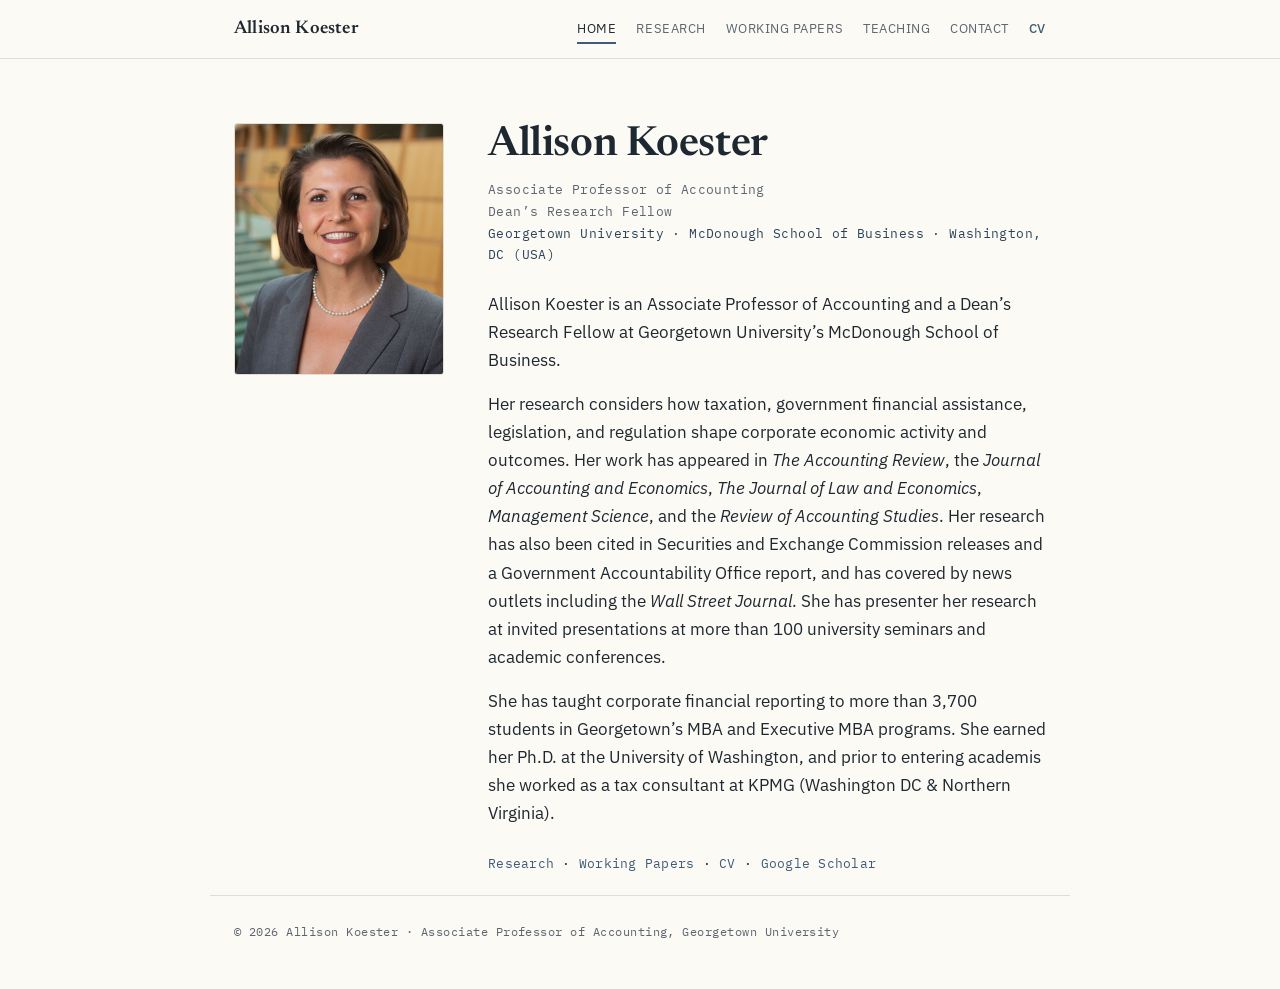
==== commit 6b865274: "updated bio" ====
--- a/index.html
+++ b/index.html
@@ -3,7 +3,7 @@
 <head>
 <meta charset="UTF-8">
 <meta name="viewport" content="width=device-width, initial-scale=1.0">
-<meta name="description" content="Allison Koester — Associate Professor of Accounting and Dean's Research Fellow at Georgetown University's McDonough School of Business.">
+<meta name="description" content="Allison Koester — Associate Professor of Accounting and Dean's Research Fellow at Georgetown University's McDonough School of Business in Washington, DC (USA).">
 <title>Allison Koester</title>
 <link rel="preconnect" href="https://fonts.googleapis.com">
 <link rel="preconnect" href="https://fonts.gstatic.com" crossorigin>
@@ -35,12 +35,12 @@
       <p class="role">
         Associate Professor of Accounting<br>
         Dean&rsquo;s Research Fellow<br>
-        <span class="inst">Georgetown University &middot; McDonough School of Business</span>
+        <span class="inst">Georgetown University &middot; McDonough School of Business &middot; Washington, DC (USA)</span>
       </p>
       <div class="bio">
         <p>Allison Koester is an Associate Professor of Accounting and a Dean&rsquo;s Research Fellow at Georgetown University&rsquo;s McDonough School of Business.</p>
-        <p>Her research considers how taxation, government financial assistance, legislation, and regulation shape corporate economic activity and outcomes. Her work has appeared in <em>The Accounting Review</em>, the <em>Journal of Accounting and Economics</em>, <em>The Journal of Law and Economics</em>, <em>Management Science</em>, and the <em>Review of Accounting Studies</em>, and has been cited in Securities and Exchange Commission releases and a Government Accountability Office report and covered by outlets including the <em>Wall Street Journal</em>. She has given more than 100 research presentations at university seminars and academic conferences.</p>
-        <p>She has taught corporate financial reporting to more than 3,700 students in Georgetown&rsquo;s MBA and Executive MBA programs. She earned her Ph.D. at the University of Washington and previously worked as a tax consultant at KPMG.</p>
+        <p>Her research considers how taxation, government financial assistance, legislation, and regulation shape corporate economic activity and outcomes. Her work has appeared in <em>The Accounting Review</em>, the <em>Journal of Accounting and Economics</em>, <em>The Journal of Law and Economics</em>, <em>Management Science</em>, and the <em>Review of Accounting Studies</em>. Her research has also been cited in Securities and Exchange Commission releases and a Government Accountability Office report, and has covered by news outlets including the <em>Wall Street Journal</em>. She has presenter her research at invited presentations at more than 100 university seminars and academic conferences.</p>
+        <p>She has taught corporate financial reporting to more than 3,700 students in Georgetown&rsquo;s MBA and Executive MBA programs. She earned her Ph.D. at the University of Washington, and prior to entering academis she worked as a tax consultant at KPMG (Washington DC & Northern Virginia).</p>
       </div>
       <p class="quicklinks">
         <a href="research.html">Research</a> &middot;
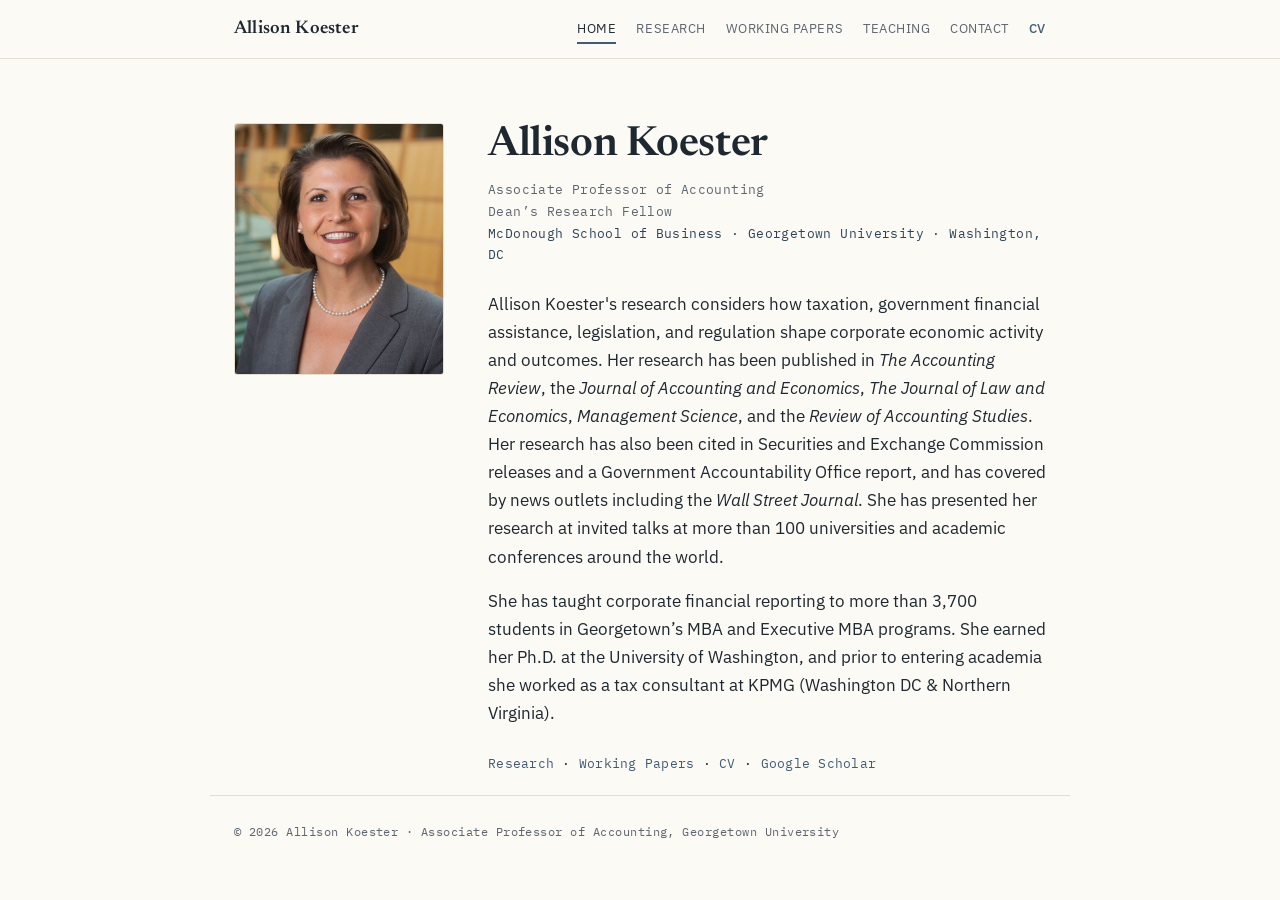
==== commit 71f521ca: "updated bio" ====
--- a/index.html
+++ b/index.html
@@ -3,7 +3,7 @@
 <head>
 <meta charset="UTF-8">
 <meta name="viewport" content="width=device-width, initial-scale=1.0">
-<meta name="description" content="Allison Koester — Associate Professor of Accounting and Dean's Research Fellow at Georgetown University's McDonough School of Business in Washington, DC (USA).">
+<meta name="description" content="Allison Koester ness in Washington, DC (USA).">
 <title>Allison Koester</title>
 <link rel="preconnect" href="https://fonts.googleapis.com">
 <link rel="preconnect" href="https://fonts.gstatic.com" crossorigin>
@@ -35,12 +35,11 @@
       <p class="role">
         Associate Professor of Accounting<br>
         Dean&rsquo;s Research Fellow<br>
-        <span class="inst">Georgetown University &middot; McDonough School of Business &middot; Washington, DC (USA)</span>
+        <span class="inst"> McDonough School of Business &middot; Georgetown University &middot; Washington, DC</span>
       </p>
       <div class="bio">
-        <p>Allison Koester is an Associate Professor of Accounting and a Dean&rsquo;s Research Fellow at Georgetown University&rsquo;s McDonough School of Business.</p>
-        <p>Her research considers how taxation, government financial assistance, legislation, and regulation shape corporate economic activity and outcomes. Her work has appeared in <em>The Accounting Review</em>, the <em>Journal of Accounting and Economics</em>, <em>The Journal of Law and Economics</em>, <em>Management Science</em>, and the <em>Review of Accounting Studies</em>. Her research has also been cited in Securities and Exchange Commission releases and a Government Accountability Office report, and has covered by news outlets including the <em>Wall Street Journal</em>. She has presenter her research at invited presentations at more than 100 university seminars and academic conferences.</p>
-        <p>She has taught corporate financial reporting to more than 3,700 students in Georgetown&rsquo;s MBA and Executive MBA programs. She earned her Ph.D. at the University of Washington, and prior to entering academis she worked as a tax consultant at KPMG (Washington DC & Northern Virginia).</p>
+        <p>Allison Koester's research considers how taxation, government financial assistance, legislation, and regulation shape corporate economic activity and outcomes. Her research has been published in <em>The Accounting Review</em>, the <em>Journal of Accounting and Economics</em>, <em>The Journal of Law and Economics</em>, <em>Management Science</em>, and the <em>Review of Accounting Studies</em>. Her research has also been cited in Securities and Exchange Commission releases and a Government Accountability Office report, and has covered by news outlets including the <em>Wall Street Journal</em>. She has presented her research at invited talks at more than 100 universities and academic conferences around the world.</p>
+        <p>She has taught corporate financial reporting to more than 3,700 students in Georgetown&rsquo;s MBA and Executive MBA programs. She earned her Ph.D. at the University of Washington, and prior to entering academia she worked as a tax consultant at KPMG (Washington DC & Northern Virginia).</p>
       </div>
       <p class="quicklinks">
         <a href="research.html">Research</a> &middot;
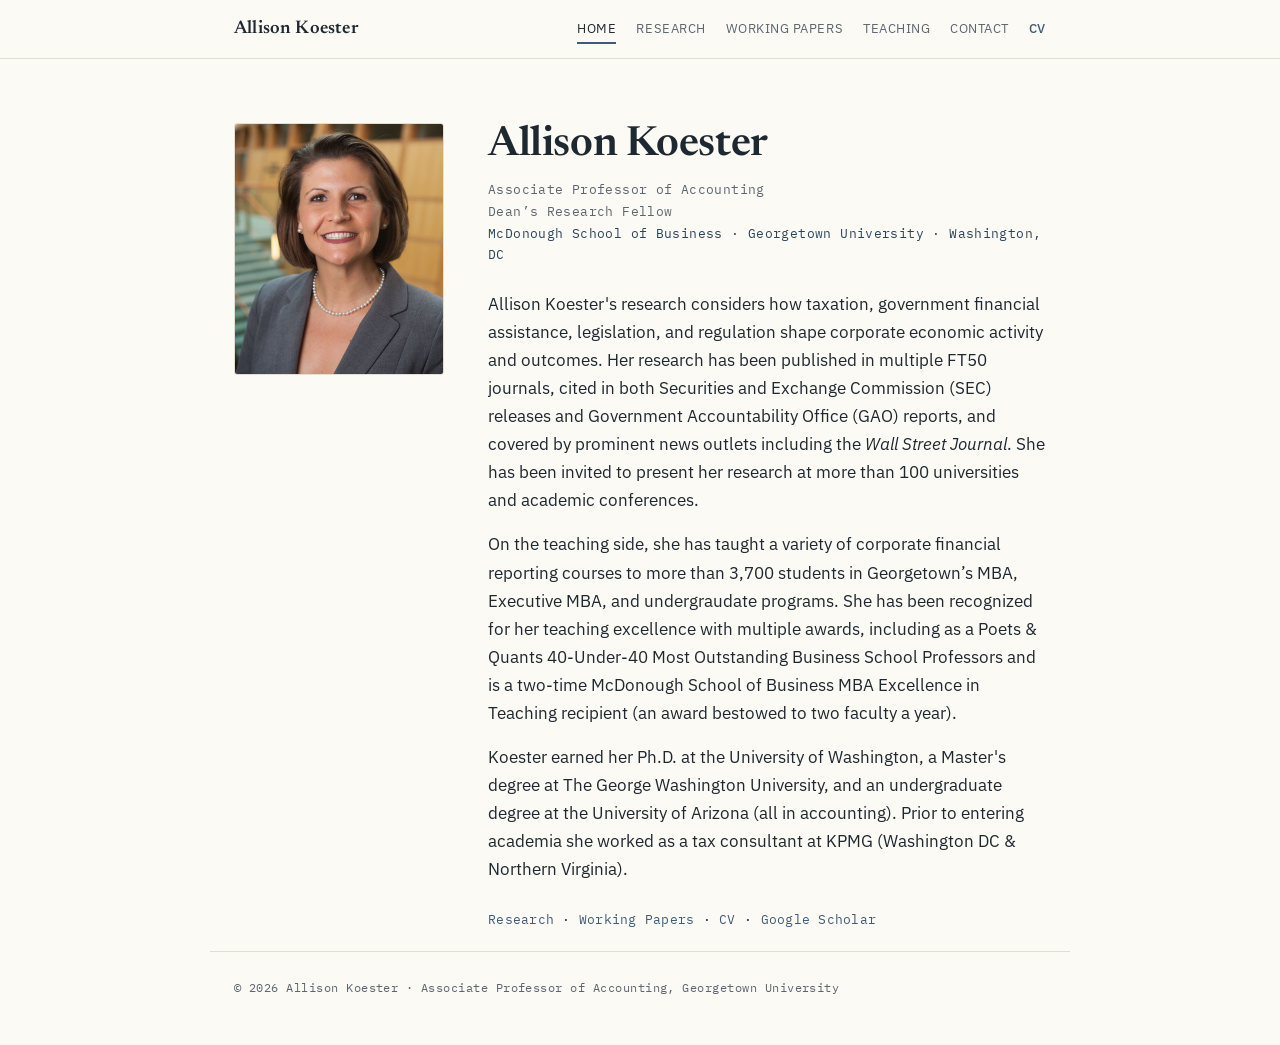
==== commit e73d60fa: "Update index file" ====
--- a/index.html
+++ b/index.html
@@ -38,8 +38,15 @@
         <span class="inst"> McDonough School of Business &middot; Georgetown University &middot; Washington, DC</span>
       </p>
       <div class="bio">
-        <p>Allison Koester's research considers how taxation, government financial assistance, legislation, and regulation shape corporate economic activity and outcomes. Her research has been published in <em>The Accounting Review</em>, the <em>Journal of Accounting and Economics</em>, <em>The Journal of Law and Economics</em>, <em>Management Science</em>, and the <em>Review of Accounting Studies</em>. Her research has also been cited in Securities and Exchange Commission releases and a Government Accountability Office report, and has covered by news outlets including the <em>Wall Street Journal</em>. She has presented her research at invited talks at more than 100 universities and academic conferences around the world.</p>
-        <p>She has taught corporate financial reporting to more than 3,700 students in Georgetown&rsquo;s MBA and Executive MBA programs. She earned her Ph.D. at the University of Washington, and prior to entering academia she worked as a tax consultant at KPMG (Washington DC & Northern Virginia).</p>
+        <p>Allison Koester's research considers how taxation, government financial assistance, legislation, and regulation shape corporate economic activity and outcomes. 
+          Her research has been published in multiple FT50 journals, cited in both Securities and Exchange Commission (SEC) releases and Government Accountability Office (GAO)
+          reports, and covered by prominent news outlets including the <em>Wall Street Journal</em>. She has been invited to present her research at more than 100 universities
+          and academic conferences.</p>
+        <p>On the teaching side, she has taught a variety of corporate financial reporting courses to more than 3,700 students in Georgetown&rsquo;s MBA, Executive MBA, and 
+          undergraudate programs. She has been recognized for her teaching excellence with multiple awards, including as a Poets & Quants 40-Under-40 Most Outstanding Business 
+          School Professors and is a two-time McDonough School of Business MBA Excellence in Teaching recipient (an award bestowed to two faculty a year).</p>
+        </p>Koester earned her Ph.D. at the University of Washington, a Master's degree at The George Washington University, and an undergraduate degree at the University
+        of Arizona (all in accounting). Prior to entering academia she worked as a tax consultant at KPMG (Washington DC & Northern Virginia).</p>
       </div>
       <p class="quicklinks">
         <a href="research.html">Research</a> &middot;
--- a/styles.css
+++ b/styles.css
@@ -150,8 +150,22 @@
 .course:first-of-type{border-top:none;padding-top:0;}
 .course .cname{font-weight:500;}
 .course .cnote{color:var(--ink-soft);font-size:.95rem;}
+.course .cstats{
+  font-family:"IBM Plex Mono",monospace;font-size:.76rem;color:var(--ink-soft);
+  letter-spacing:.02em;margin-top:6px;line-height:1.5;
+}
+.prog{
+  font-family:"IBM Plex Mono",monospace;font-size:.72rem;letter-spacing:.1em;text-transform:uppercase;
+  color:var(--accent);margin:30px 0 4px;
+}
 .recognition{margin-top:26px;font-size:.95rem;color:var(--ink-soft);}
 .recognition strong{color:var(--ink);font-weight:500;}
+.award{padding:18px 0;border-top:1px solid var(--rule);}
+.award:first-of-type{border-top:none;padding-top:0;}
+.award .ayear{font-family:"IBM Plex Mono",monospace;font-size:.78rem;color:var(--accent);letter-spacing:.03em;}
+.award .aname{font-weight:500;}
+.award .adesc{color:var(--ink-soft);font-size:.94rem;margin-top:5px;}
+.award .adesc a{white-space:normal;}
 
 /* ---------- contact ---------- */
 .contact-grid{display:grid;grid-template-columns:auto 1fr;gap:12px 28px;font-size:1rem;max-width:620px;}
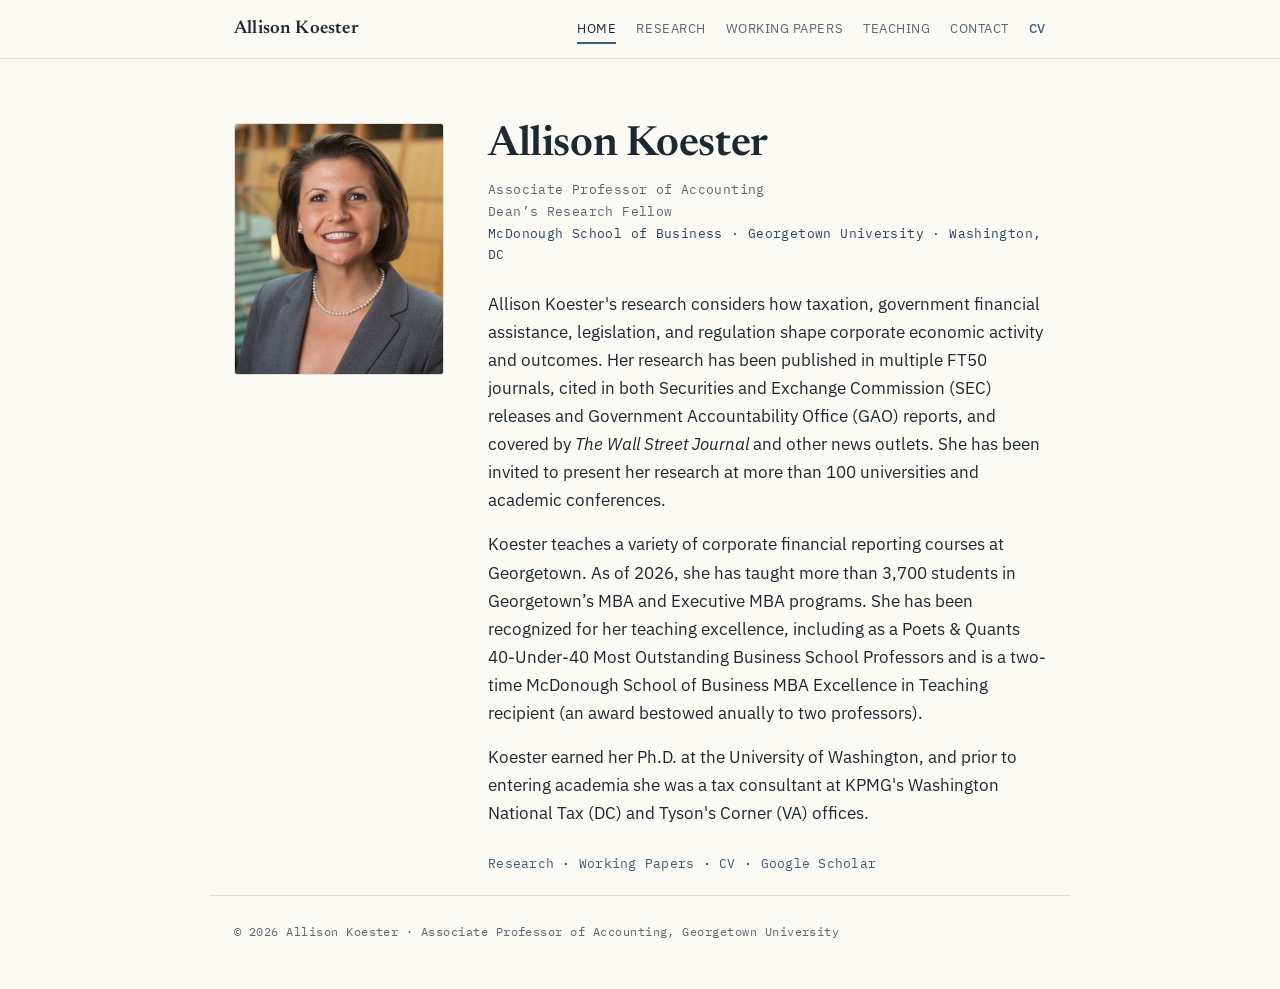
==== commit c907fc8d: "updated index file" ====
--- a/index.html
+++ b/index.html
@@ -40,13 +40,12 @@
       <div class="bio">
         <p>Allison Koester's research considers how taxation, government financial assistance, legislation, and regulation shape corporate economic activity and outcomes. 
           Her research has been published in multiple FT50 journals, cited in both Securities and Exchange Commission (SEC) releases and Government Accountability Office (GAO)
-          reports, and covered by prominent news outlets including the <em>Wall Street Journal</em>. She has been invited to present her research at more than 100 universities
+          reports, and covered by <em>The Wall Street Journal</em> and other news outlets. She has been invited to present her research at more than 100 universities
           and academic conferences.</p>
-        <p>On the teaching side, she has taught a variety of corporate financial reporting courses to more than 3,700 students in Georgetown&rsquo;s MBA, Executive MBA, and 
-          undergraudate programs. She has been recognized for her teaching excellence with multiple awards, including as a Poets & Quants 40-Under-40 Most Outstanding Business 
-          School Professors and is a two-time McDonough School of Business MBA Excellence in Teaching recipient (an award bestowed to two faculty a year).</p>
-        </p>Koester earned her Ph.D. at the University of Washington, a Master's degree at The George Washington University, and an undergraduate degree at the University
-        of Arizona (all in accounting). Prior to entering academia she worked as a tax consultant at KPMG (Washington DC & Northern Virginia).</p>
+        <p>Koester teaches a variety of corporate financial reporting courses at Georgetown. As of 2026, she has taught more than 3,700 students in Georgetown&rsquo;s MBA and 
+          Executive MBA programs. She has been recognized for her teaching excellence, including as a Poets & Quants 40-Under-40 Most Outstanding Business 
+          School Professors and is a two-time McDonough School of Business MBA Excellence in Teaching recipient (an award bestowed anually to two professors).</p>
+        </p>Koester earned her Ph.D. at the University of Washington, and prior to entering academia she was a tax consultant at KPMG's Washington National Tax (DC) and Tyson's Corner (VA) offices.</p>
       </div>
       <p class="quicklinks">
         <a href="research.html">Research</a> &middot;
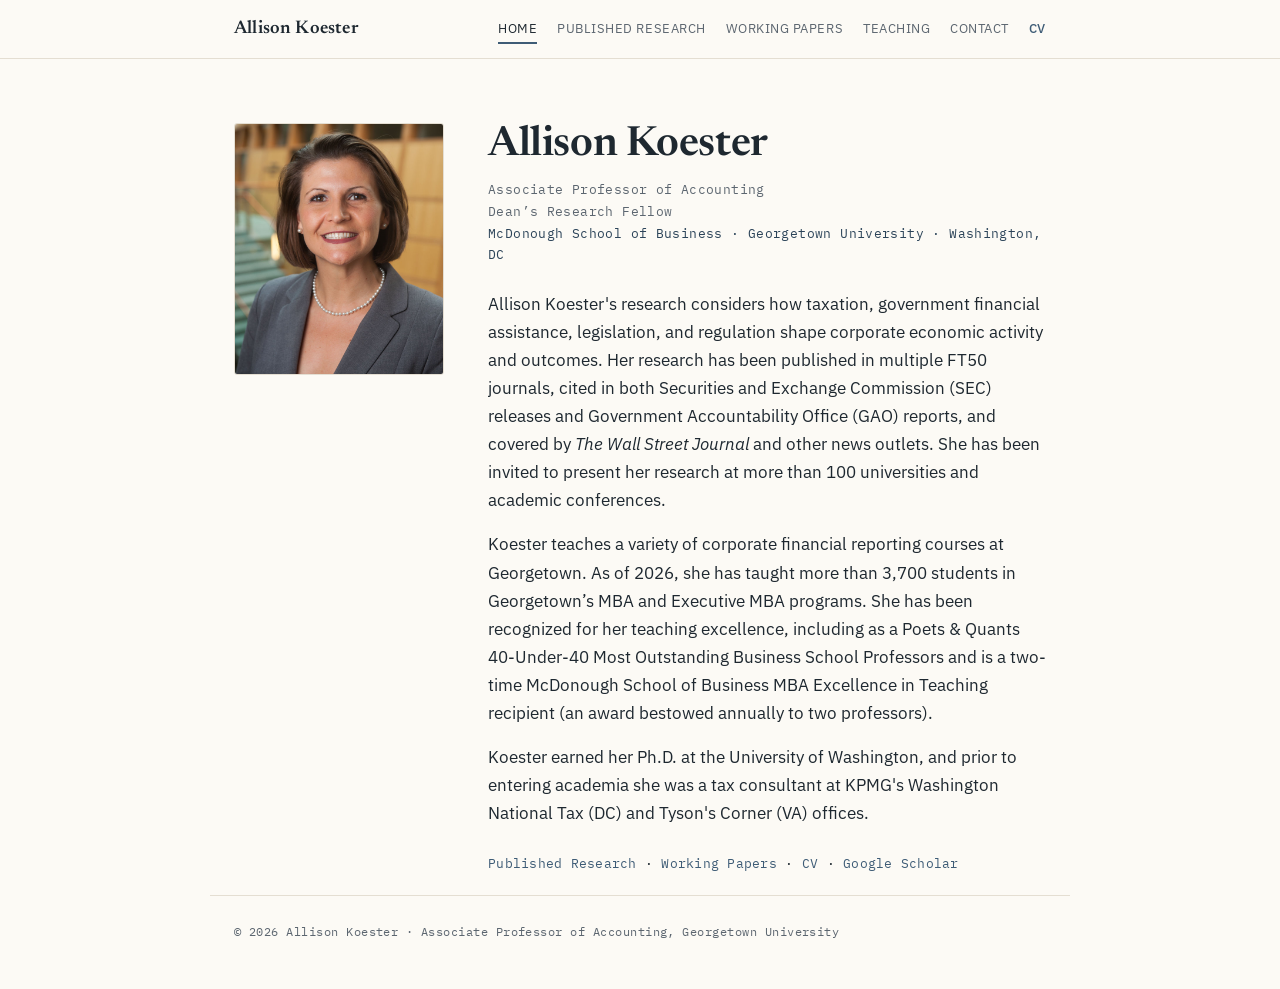
==== commit 1f2b8cde: "Rename Research tab to Published Research, unify fonts, remove tags" ====
--- a/index.html
+++ b/index.html
@@ -3,7 +3,7 @@
 <head>
 <meta charset="UTF-8">
 <meta name="viewport" content="width=device-width, initial-scale=1.0">
-<meta name="description" content="Allison Koester ness in Washington, DC (USA).">
+<meta name="description" content="Allison Koester — Associate Professor of Accounting and Dean's Research Fellow at Georgetown University's McDonough School of Business in Washington, DC.">
 <title>Allison Koester</title>
 <link rel="preconnect" href="https://fonts.googleapis.com">
 <link rel="preconnect" href="https://fonts.gstatic.com" crossorigin>
@@ -16,7 +16,7 @@
     <a href="index.html" class="brand">Allison Koester</a>
     <nav class="nav-links" aria-label="Primary">
       <a href="index.html" class="active">Home</a>
-      <a href="research.html">Research</a>
+      <a href="research.html">Published Research</a>
       <a href="working-papers.html">Working Papers</a>
       <a href="teaching.html">Teaching</a>
       <a href="contact.html">Contact</a>
@@ -43,12 +43,12 @@
           reports, and covered by <em>The Wall Street Journal</em> and other news outlets. She has been invited to present her research at more than 100 universities
           and academic conferences.</p>
         <p>Koester teaches a variety of corporate financial reporting courses at Georgetown. As of 2026, she has taught more than 3,700 students in Georgetown&rsquo;s MBA and 
-          Executive MBA programs. She has been recognized for her teaching excellence, including as a Poets & Quants 40-Under-40 Most Outstanding Business 
-          School Professors and is a two-time McDonough School of Business MBA Excellence in Teaching recipient (an award bestowed anually to two professors).</p>
-        </p>Koester earned her Ph.D. at the University of Washington, and prior to entering academia she was a tax consultant at KPMG's Washington National Tax (DC) and Tyson's Corner (VA) offices.</p>
+          Executive MBA programs. She has been recognized for her teaching excellence, including as a Poets &amp; Quants 40-Under-40 Most Outstanding Business 
+          School Professors and is a two-time McDonough School of Business MBA Excellence in Teaching recipient (an award bestowed annually to two professors).</p>
+        <p>Koester earned her Ph.D. at the University of Washington, and prior to entering academia she was a tax consultant at KPMG's Washington National Tax (DC) and Tyson's Corner (VA) offices.</p>
       </div>
       <p class="quicklinks">
-        <a href="research.html">Research</a> &middot;
+        <a href="research.html">Published Research</a> &middot;
         <a href="working-papers.html">Working Papers</a> &middot;
         <a href="CV.pdf">CV</a> &middot;
         <a href="https://scholar.google.com/citations?user=suxdrxcAAAAJ&amp;hl=en">Google Scholar</a>
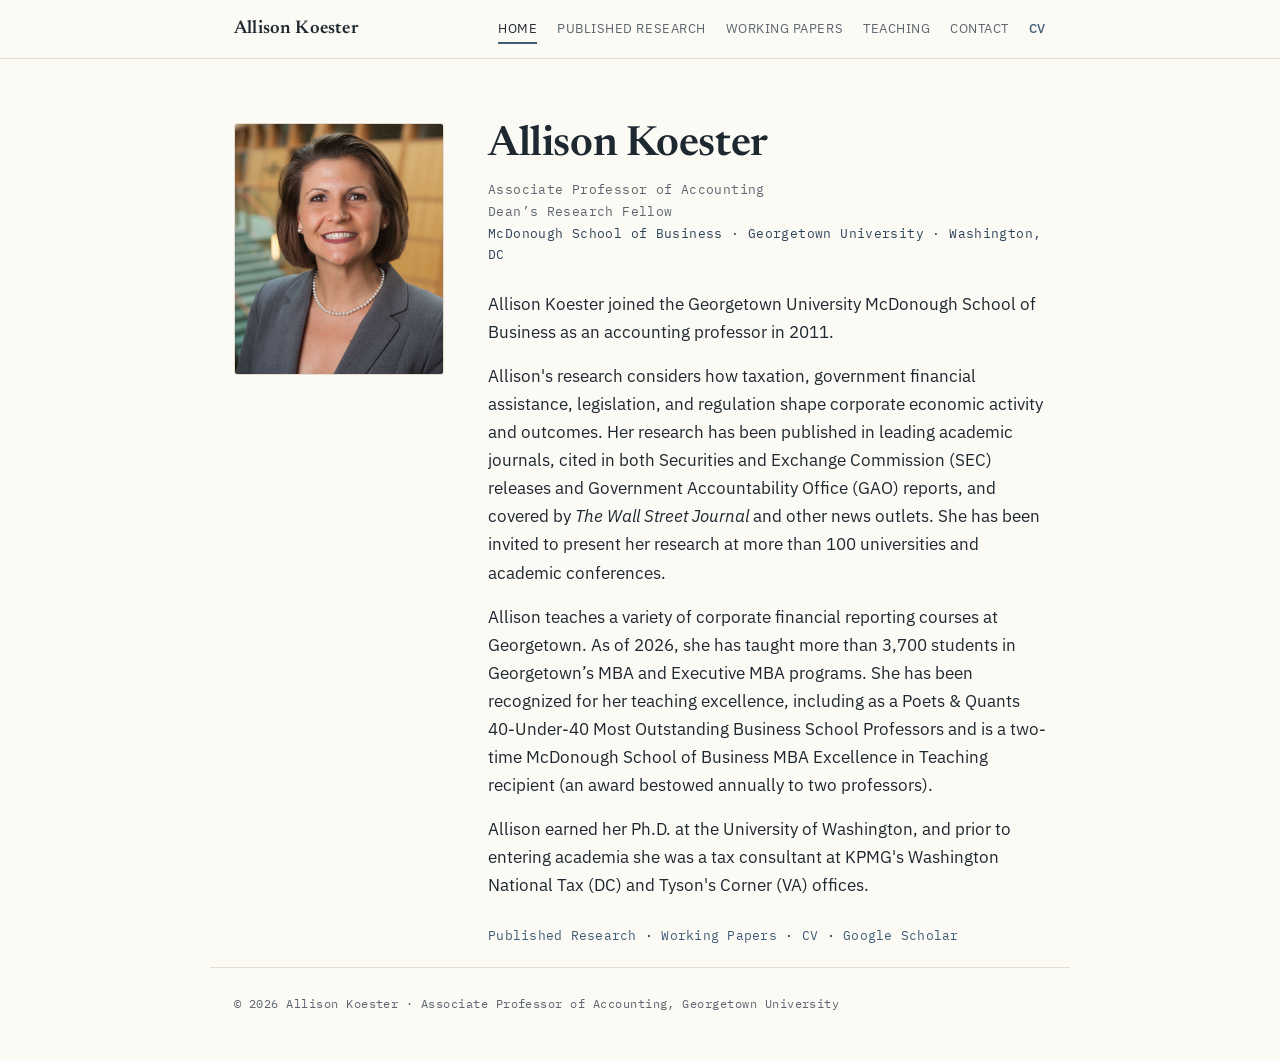
==== commit e2a2711e: "trying to get small changes on many pages to go through" ====
--- a/index.html
+++ b/index.html
@@ -38,14 +38,15 @@
         <span class="inst"> McDonough School of Business &middot; Georgetown University &middot; Washington, DC</span>
       </p>
       <div class="bio">
-        <p>Allison Koester's research considers how taxation, government financial assistance, legislation, and regulation shape corporate economic activity and outcomes. 
-          Her research has been published in multiple FT50 journals, cited in both Securities and Exchange Commission (SEC) releases and Government Accountability Office (GAO)
+        <p>Allison Koester joined the Georgetown University McDonough School of Business as an accounting professor in 2011. </p>
+        <p>Allison's research considers how taxation, government financial assistance, legislation, and regulation shape corporate economic activity and outcomes. 
+          Her research has been published in leading academic journals, cited in both Securities and Exchange Commission (SEC) releases and Government Accountability Office (GAO)
           reports, and covered by <em>The Wall Street Journal</em> and other news outlets. She has been invited to present her research at more than 100 universities
           and academic conferences.</p>
-        <p>Koester teaches a variety of corporate financial reporting courses at Georgetown. As of 2026, she has taught more than 3,700 students in Georgetown&rsquo;s MBA and 
+        <p>Allison teaches a variety of corporate financial reporting courses at Georgetown. As of 2026, she has taught more than 3,700 students in Georgetown&rsquo;s MBA and 
           Executive MBA programs. She has been recognized for her teaching excellence, including as a Poets &amp; Quants 40-Under-40 Most Outstanding Business 
           School Professors and is a two-time McDonough School of Business MBA Excellence in Teaching recipient (an award bestowed annually to two professors).</p>
-        <p>Koester earned her Ph.D. at the University of Washington, and prior to entering academia she was a tax consultant at KPMG's Washington National Tax (DC) and Tyson's Corner (VA) offices.</p>
+        <p>Allison earned her Ph.D. at the University of Washington, and prior to entering academia she was a tax consultant at KPMG's Washington National Tax (DC) and Tyson's Corner (VA) offices.</p>
       </div>
       <p class="quicklinks">
         <a href="research.html">Published Research</a> &middot;
